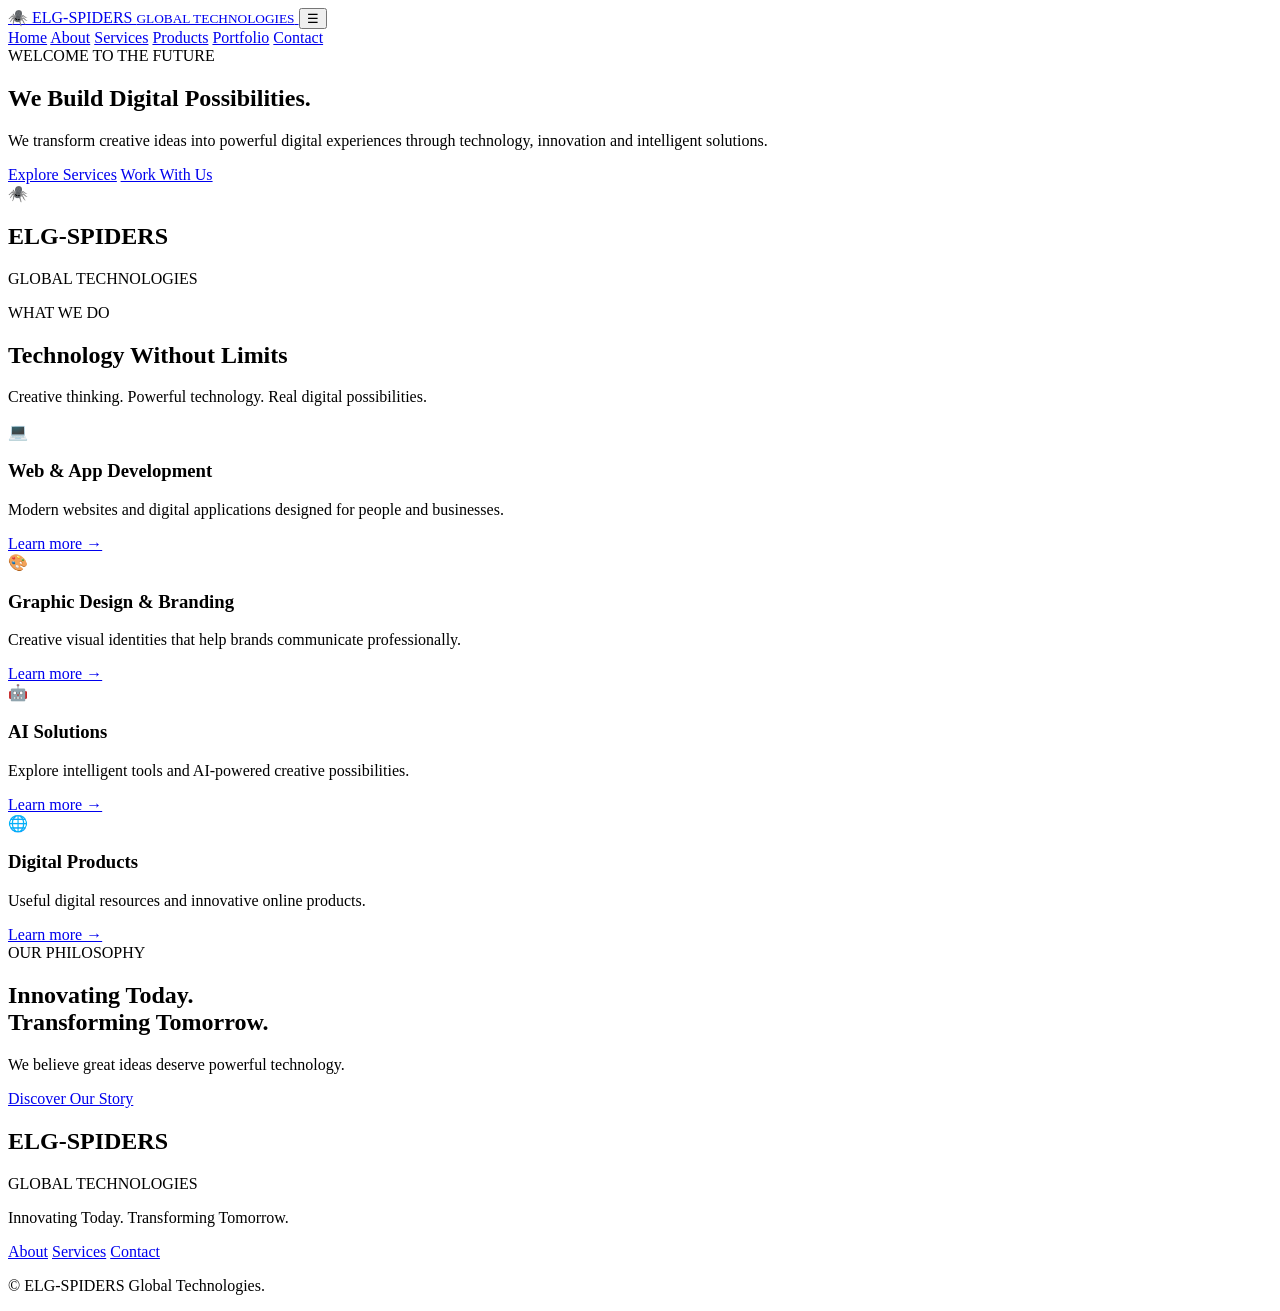
==== index.html @ 580fe72e "Create initial index.html for ELG-SPIDERS website Initial HTML structure for the ELG-SPIDERS website" ====
<!DOCTYPE html>
<html lang="en">
<head>
    <meta charset="UTF-8">
    <meta name="viewport" content="width=device-width, initial-scale=1.0">
    <meta name="description" content="ELG-SPIDERS Global Technologies delivers modern digital solutions, websites, apps, branding and AI-powered services.">
    <title>ELG-SPIDERS | Global Technologies</title>
    <link rel="stylesheet" href="styles.css">
    <script src="script.js" defer></script>
</head>
<body>

<header class="header">
    <a href="index.html" class="logo">
        <span class="logo-icon">🕷️</span>
        ELG-SPIDERS
        <small>GLOBAL TECHNOLOGIES</small>
    </a>

    <button class="menu-toggle" aria-label="Open navigation">☰</button>

    <nav class="navigation">
        <a href="index.html" class="active">Home</a>
        <a href="about.html">About</a>
        <a href="services.html">Services</a>
        <a href="products.html">Products</a>
        <a href="portfolio.html">Portfolio</a>
        <a href="contact.html">Contact</a>
    </nav>
</header>

<main>
    <section class="hero">
        <div class="hero-content">
            <span class="eyebrow">WELCOME TO THE FUTURE</span>

            <h1>
                We Build Digital
                <span>Possibilities.</span>
            </h1>

            <p>
                We transform creative ideas into powerful digital experiences
                through technology, innovation and intelligent solutions.
            </p>

            <div class="hero-buttons">
                <a href="services.html" class="btn primary">Explore Services</a>
                <a href="contact.html" class="btn secondary">Work With Us</a>
            </div>
        </div>

        <div class="hero-visual">
            <div class="spider-symbol">🕷️</div>
            <div class="orbit"></div>
            <div class="orbit orbit-two"></div>
            <h2>ELG-SPIDERS</h2>
            <p>GLOBAL TECHNOLOGIES</p>
        </div>
    </section>

    <section class="section">
        <div class="section-heading">
            <span class="eyebrow">WHAT WE DO</span>
            <h2>Technology Without Limits</h2>
            <p>Creative thinking. Powerful technology. Real digital possibilities.</p>
        </div>

        <div class="card-grid">
            <article class="card">
                <div class="card-icon">💻</div>
                <h3>Web & App Development</h3>
                <p>Modern websites and digital applications designed for people and businesses.</p>
                <a href="services.html">Learn more →</a>
            </article>

            <article class="card">
                <div class="card-icon">🎨</div>
                <h3>Graphic Design & Branding</h3>
                <p>Creative visual identities that help brands communicate professionally.</p>
                <a href="services.html">Learn more →</a>
            </article>

            <article class="card">
                <div class="card-icon">🤖</div>
                <h3>AI Solutions</h3>
                <p>Explore intelligent tools and AI-powered creative possibilities.</p>
                <a href="services.html">Learn more →</a>
            </article>

            <article class="card">
                <div class="card-icon">🌐</div>
                <h3>Digital Products</h3>
                <p>Useful digital resources and innovative online products.</p>
                <a href="products.html">Learn more →</a>
            </article>
        </div>
    </section>

    <section class="highlight">
        <span class="eyebrow">OUR PHILOSOPHY</span>
        <h2>Innovating Today.<br><span>Transforming Tomorrow.</span></h2>
        <p>We believe great ideas deserve powerful technology.</p>
        <a href="about.html" class="btn primary">Discover Our Story</a>
    </section>
</main>

<footer class="footer">
    <h2>ELG-SPIDERS</h2>
    <p>GLOBAL TECHNOLOGIES</p>
    <p>Innovating Today. Transforming Tomorrow.</p>
    <div class="footer-links">
        <a href="about.html">About</a>
        <a href="services.html">Services</a>
        <a href="contact.html">Contact</a>
    </div>
    <p>© <span class="year"></span> ELG-SPIDERS Global Technologies.</p>
</footer>

</body>
</html>
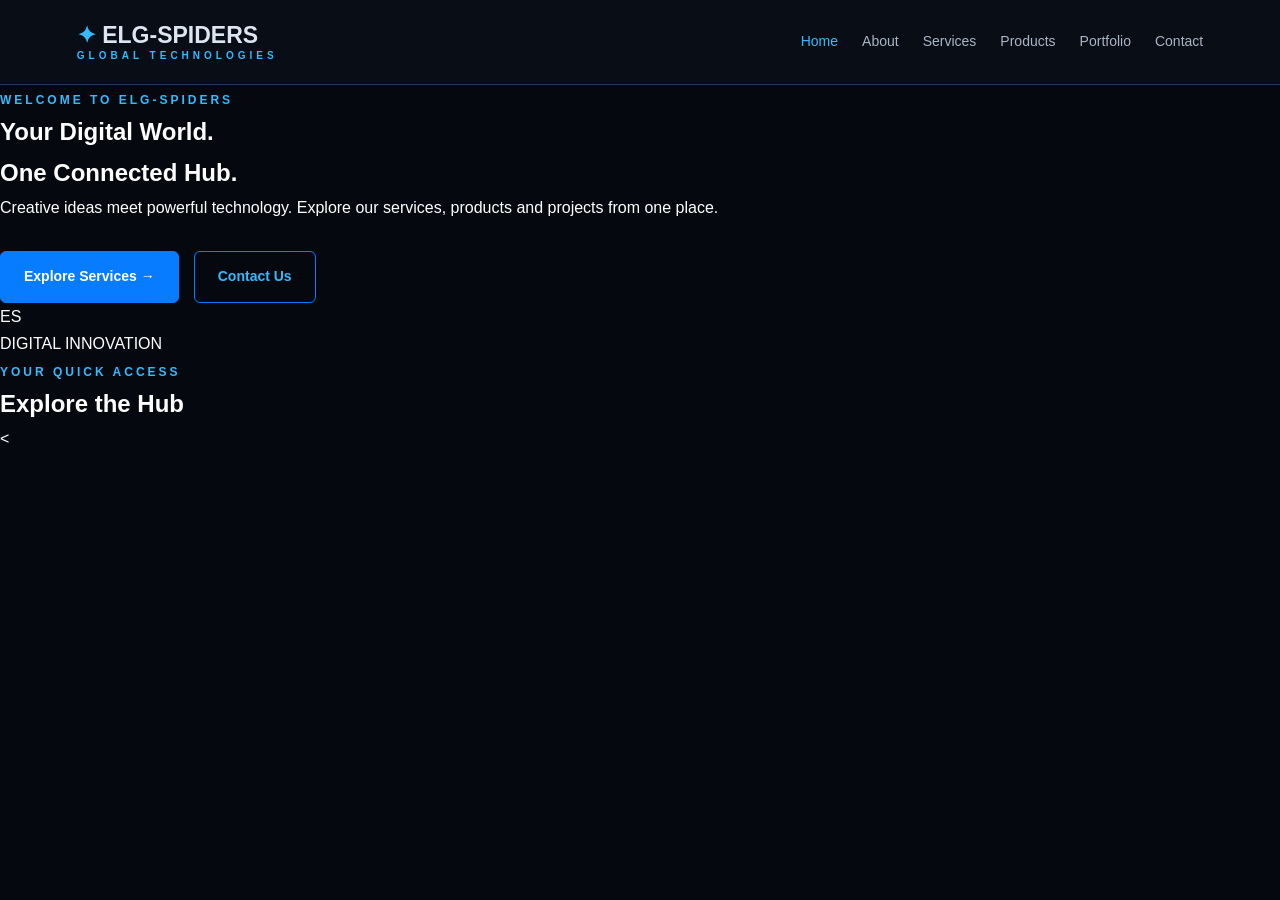
==== commit eedcbb09: "Revise HTML structure and improve accessibility Updated the page title and description for better cl" ====
--- a/index.html
+++ b/index.html
@@ -1,25 +1,33 @@
+
 <!DOCTYPE html>
 <html lang="en">
 <head>
     <meta charset="UTF-8">
     <meta name="viewport" content="width=device-width, initial-scale=1.0">
-    <meta name="description" content="ELG-SPIDERS Global Technologies delivers modern digital solutions, websites, apps, branding and AI-powered services.">
-    <title>ELG-SPIDERS | Global Technologies</title>
+    <meta name="description" content="ELG-SPIDERS Global Technologies — websites, apps, branding and creative digital solutions.">
+    <meta name="theme-color" content="#05080e">
+
+    <title>ELG-SPIDERS | Digital Solutions Hub</title>
+
     <link rel="stylesheet" href="styles.css">
     <script src="script.js" defer></script>
 </head>
-<body>
+
+<body class="dashboard-page">
 
 <header class="header">
+
     <a href="index.html" class="logo">
-        <span class="logo-icon">🕷️</span>
+        <span class="logo-icon">✦</span>
         ELG-SPIDERS
         <small>GLOBAL TECHNOLOGIES</small>
     </a>
 
-    <button class="menu-toggle" aria-label="Open navigation">☰</button>
+    <button class="menu-toggle"
+        aria-label="Open navigation"
+        aria-expanded="false">☰</button>
 
-    <nav class="navigation">
+    <nav class="navigation" aria-label="Main navigation">
         <a href="index.html" class="active">Home</a>
         <a href="about.html">About</a>
         <a href="services.html">Services</a>
@@ -27,95 +35,72 @@
         <a href="portfolio.html">Portfolio</a>
         <a href="contact.html">Contact</a>
     </nav>
+
 </header>
 
-<main>
-    <section class="hero">
-        <div class="hero-content">
-            <span class="eyebrow">WELCOME TO THE FUTURE</span>
+<main class="dashboard-main">
+
+    <!-- WELCOME SECTION -->
+
+    <section class="dashboard-hero">
+
+        <div class="dashboard-hero-copy">
+
+            <span class="eyebrow">WELCOME TO ELG-SPIDERS</span>
 
             <h1>
-                We Build Digital
-                <span>Possibilities.</span>
+                Your Digital World.
+                <br>
+                <span>One Connected Hub.</span>
             </h1>
 
             <p>
-                We transform creative ideas into powerful digital experiences
-                through technology, innovation and intelligent solutions.
+                Creative ideas meet powerful technology.
+                Explore our services, products and projects
+                from one place.
             </p>
 
             <div class="hero-buttons">
-                <a href="services.html" class="btn primary">Explore Services</a>
-                <a href="contact.html" class="btn secondary">Work With Us</a>
+
+                <a href="services.html" class="btn primary">
+                    Explore Services →
+                </a>
+
+                <a href="contact.html" class="btn secondary">
+                    Contact Us
+                </a>
+
             </div>
+
         </div>
 
-        <div class="hero-visual">
-            <div class="spider-symbol">🕷️</div>
-            <div class="orbit"></div>
-            <div class="orbit orbit-two"></div>
-            <h2>ELG-SPIDERS</h2>
-            <p>GLOBAL TECHNOLOGIES</p>
+        <div class="dashboard-emblem">
+
+            <div class="emblem-ring emblem-ring-one"></div>
+            <div class="emblem-ring emblem-ring-two"></div>
+
+            <div class="emblem-core">
+                <span>ES</span>
+            </div>
+
+            <span class="emblem-caption">
+                DIGITAL INNOVATION
+            </span>
+
         </div>
+
     </section>
 
-    <section class="section">
-        <div class="section-heading">
-            <span class="eyebrow">WHAT WE DO</span>
-            <h2>Technology Without Limits</h2>
-            <p>Creative thinking. Powerful technology. Real digital possibilities.</p>
-        </div>
 
-        <div class="card-grid">
-            <article class="card">
-                <div class="card-icon">💻</div>
-                <h3>Web & App Development</h3>
-                <p>Modern websites and digital applications designed for people and businesses.</p>
-                <a href="services.html">Learn more →</a>
-            </article>
+    <!-- DASHBOARD MENU -->
 
-            <article class="card">
-                <div class="card-icon">🎨</div>
-                <h3>Graphic Design & Branding</h3>
-                <p>Creative visual identities that help brands communicate professionally.</p>
-                <a href="services.html">Learn more →</a>
-            </article>
+    <section class="dashboard-hub">
 
-            <article class="card">
-                <div class="card-icon">🤖</div>
-                <h3>AI Solutions</h3>
-                <p>Explore intelligent tools and AI-powered creative possibilities.</p>
-                <a href="services.html">Learn more →</a>
-            </article>
+        <div class="dashboard-section-heading">
 
-            <article class="card">
-                <div class="card-icon">🌐</div>
-                <h3>Digital Products</h3>
-                <p>Useful digital resources and innovative online products.</p>
-                <a href="products.html">Learn more →</a>
-            </article>
-        </div>
-    </section>
+            <div>
+                <span class="eyebrow">YOUR QUICK ACCESS</span>
+                <h2>Explore the Hub</h2>
+            </div>
 
-    <section class="highlight">
-        <span class="eyebrow">OUR PHILOSOPHY</span>
-        <h2>Innovating Today.<br><span>Transforming Tomorrow.</span></h2>
-        <p>We believe great ideas deserve powerful technology.</p>
-        <a href="about.html" class="btn primary">Discover Our Story</a>
-    </section>
-</main>
-
-<footer class="footer">
-    <h2>ELG-SPIDERS</h2>
-    <p>GLOBAL TECHNOLOGIES</p>
-    <p>Innovating Today. Transforming Tomorrow.</p>
-    <div class="footer-links">
-        <a href="about.html">About</a>
-        <a href="services.html">Services</a>
-        <a href="contact.html">Contact</a>
-    </div>
-    <p>© <span class="year"></span> ELG-SPIDERS Global Technologies.</p>
-</footer>
-
-</body>
-</html>
+            <
--- a/styles.css
+++ b/styles.css
@@ -0,0 +1,545 @@
+:root {
+    --black: #05080e;
+    --dark: #0b1220;
+    --blue: #087cff;
+    --light-blue: #36baff;
+    --silver: #dce5f1;
+    --white: #ffffff;
+    --muted: #aab5c5;
+}
+
+* {
+    margin: 0;
+    padding: 0;
+    box-sizing: border-box;
+}
+
+html {
+    scroll-behavior: smooth;
+}
+
+body {
+    font-family: Arial, Helvetica, sans-serif;
+    background: var(--black);
+    color: var(--white);
+    line-height: 1.7;
+}
+
+a {
+    color: inherit;
+    text-decoration: none;
+}
+
+.header {
+    min-height: 85px;
+    padding: 15px 6%;
+    display: flex;
+    justify-content: space-between;
+    align-items: center;
+    background: #080d16;
+    border-bottom: 1px solid #1e3858;
+    position: sticky;
+    top: 0;
+    z-index: 1000;
+}
+
+.logo {
+    font-size: 23px;
+    font-weight: 900;
+    color: var(--silver);
+    line-height: 1.2;
+}
+
+.logo-icon {
+    color: var(--light-blue);
+}
+
+.logo small {
+    display: block;
+    font-size: 10px;
+    letter-spacing: 4px;
+    color: var(--light-blue);
+}
+
+.navigation {
+    display: flex;
+    align-items: center;
+    gap: 24px;
+}
+
+.navigation a {
+    color: var(--muted);
+    font-size: 14px;
+    transition: 0.3s;
+}
+
+.navigation a:hover,
+.navigation a.active {
+    color: var(--light-blue);
+}
+
+.menu-toggle {
+    display: none;
+    background: transparent;
+    color: white;
+    border: 1px solid #34516f;
+    padding: 7px 12px;
+    font-size: 22px;
+    border-radius: 6px;
+}
+
+.hero {
+    min-height: 620px;
+    padding: 80px 8%;
+    display: grid;
+    grid-template-columns: 1.2fr 1fr;
+    align-items: center;
+    gap: 50px;
+    background:
+        radial-gradient(circle at 80% 50%, #06346b 0%, transparent 40%),
+        linear-gradient(135deg, #05080e, #0b1729);
+}
+
+.eyebrow {
+    color: var(--light-blue);
+    font-size: 12px;
+    font-weight: bold;
+    letter-spacing: 3px;
+}
+
+.hero h1 {
+    font-size: clamp(42px, 6vw, 76px);
+    line-height: 1.12;
+    margin: 20px 0;
+}
+
+.hero h1 span,
+.page-hero h1 span,
+.highlight h2 span {
+    color: var(--light-blue);
+}
+
+.hero-content p {
+    max-width: 550px;
+    color: var(--muted);
+    font-size: 17px;
+}
+
+.hero-buttons {
+    display: flex;
+    flex-wrap: wrap;
+    gap: 15px;
+    margin-top: 30px;
+}
+
+.btn {
+    display: inline-block;
+    padding: 13px 23px;
+    border-radius: 6px;
+    font-weight: bold;
+    border: 1px solid var(--blue);
+    cursor: pointer;
+    transition: 0.3s;
+    font-size: 14px;
+}
+
+.btn:hover {
+    transform: translateY(-3px);
+}
+
+.primary {
+    background: var(--blue);
+    color: white;
+}
+
+.secondary {
+    color: var(--light-blue);
+    background: transparent;
+}
+
+.hero-visual {
+    position: relative;
+    min-height: 350px;
+    display: flex;
+    flex-direction: column;
+    justify-content: center;
+    align-items: center;
+    border: 1px solid #174b7c;
+    border-radius: 50%;
+    background: radial-gradient(circle, #0d3b71, #07101e 65%);
+    box-shadow: 0 0 50px #087cff33;
+}
+
+.spider-symbol {
+    font-size: 110px;
+    z-index: 2;
+}
+
+.hero-visual h2 {
+    color: var(--silver);
+    letter-spacing: 4px;
+    margin-top: 10px;
+}
+
+.hero-visual p {
+    color: var(--light-blue);
+    letter-spacing: 5px;
+    font-size: 11px;
+}
+
+.orbit {
+    position: absolute;
+    width: 90%;
+    height: 55%;
+    border: 2px solid #168cff;
+    border-radius: 50%;
+    transform: rotate(-25deg);
+}
+
+.orbit-two {
+    transform: rotate(25deg);
+    border-color: #8ccfff;
+}
+
+.section {
+    padding: 85px 8%;
+}
+
+.section-heading {
+    text-align: center;
+    margin-bottom: 45px;
+}
+
+.section-heading h2 {
+    font-size: 35px;
+    margin: 12px 0;
+}
+
+.section-heading p {
+    color: var(--muted);
+}
+
+.card-grid {
+    display: grid;
+    grid-template-columns: repeat(3, 1fr);
+    gap: 22px;
+}
+
+.card {
+    background: linear-gradient(145deg, #111e30, #0a101a);
+    padding: 30px;
+    border: 1px solid #1c3859;
+    border-radius: 12px;
+    transition: 0.3s;
+}
+
+.card:hover {
+    transform: translateY(-6px);
+    border-color: var(--light-blue);
+    box-shadow: 0 10px 30px #087cff22;
+}
+
+.card-icon {
+    font-size: 35px;
+    margin-bottom: 15px;
+}
+
+.card h3 {
+    margin-bottom: 12px;
+    font-size: 19px;
+}
+
+.card p {
+    color: var(--muted);
+    font-size: 14px;
+    margin-bottom: 18px;
+}
+
+.card a {
+    color: var(--light-blue);
+    font-weight: bold;
+    font-size: 13px;
+}
+
+.highlight {
+    text-align: center;
+    padding: 85px 20px;
+    background: linear-gradient(120deg, #07172b, #063d78);
+}
+
+.highlight h2 {
+    font-size: 40px;
+    margin: 15px 0;
+}
+
+.highlight p {
+    color: var(--silver);
+    margin-bottom: 25px;
+}
+
+.page-hero {
+    padding: 90px 8%;
+    text-align: center;
+    background: linear-gradient(130deg, #07101d, #103c70);
+}
+
+.page-hero h1 {
+    font-size: clamp(38px, 6vw, 58px);
+    margin: 12px 0;
+}
+
+.page-hero p {
+    color: var(--muted);
+}
+
+.about-content {
+    display: grid;
+    grid-template-columns: 1.3fr 1fr;
+    gap: 50px;
+    align-items: center;
+}
+
+.about-content h2 {
+    font-size: 35px;
+    margin: 15px 0;
+}
+
+.about-content p {
+    color: var(--muted);
+    margin-bottom: 15px;
+}
+
+.about-symbol {
+    text-align: center;
+    background: linear-gradient(145deg, #10294a, #080d16);
+    border: 1px solid #245b8b;
+    padding: 50px 20px;
+    border-radius: 15px;
+    font-size: 75px;
+}
+
+.about-symbol h3 {
+    font-size: 25px;
+    color: var(--silver);
+}
+
+.about-symbol p {
+    font-size: 13px;
+}
+
+.dark-section {
+    background: #080e18;
+}
+
+.status {
+    display: inline-block;
+    border: 1px solid #087cff;
+    color: var(--light-blue);
+    padding: 5px 12px;
+    border-radius: 20px;
+    font-size: 11px;
+}
+
+.project-visual {
+    font-size: 55px;
+    padding: 20px;
+    text-align: center;
+    background: #07172a;
+    border-radius: 8px;
+    margin-bottom: 20px;
+}
+
+.center-text {
+    text-align: center;
+    margin-top: 45px;
+}
+
+.center-text p {
+    color: var(--muted);
+    margin-bottom: 20px;
+}
+
+.contact-layout {
+    display: grid;
+    grid-template-columns: 1fr 1.2fr;
+    gap: 50px;
+}
+
+.contact-info h2 {
+    font-size: 32px;
+    margin-bottom: 15px;
+}
+
+.contact-info > p {
+    color: var(--muted);
+    margin-bottom: 25px;
+}
+
+.contact-detail {
+    margin: 25px 0;
+}
+
+.contact-detail strong,
+.contact-detail a,
+.contact-detail span {
+    display: block;
+}
+
+.contact-detail strong {
+    color: var(--light-blue);
+}
+
+.contact-detail a {
+    color: var(--silver);
+}
+
+.contact-form {
+    padding: 30px;
+    border: 1px solid #1e4269;
+    border-radius: 12px;
+    background: #0b1422;
+}
+
+.contact-form label {
+    display: block;
+    margin: 15px 0 7px;
+    font-size: 13px;
+}
+
+.contact-form input,
+.contact-form textarea,
+.contact-form select {
+    width: 100%;
+    padding: 13px;
+    background: #050b14;
+    color: white;
+    border: 1px solid #294361;
+    border-radius: 6px;
+    font: inherit;
+}
+
+.contact-form textarea {
+    resize: vertical;
+}
+
+.contact-form button {
+    margin-top: 20px;
+    width: 100%;
+}
+
+.form-note {
+    font-size: 12px;
+    color: var(--muted);
+    margin-top: 12px;
+}
+
+.footer {
+    padding: 45px 20px;
+    background: #03060b;
+    border-top: 1px solid #173c62;
+    text-align: center;
+}
+
+.footer h2 {
+    letter-spacing: 4px;
+}
+
+.footer > p {
+    color: var(--muted);
+    font-size: 13px;
+    margin-top: 8px;
+}
+
+.footer-links {
+    display: flex;
+    justify-content: center;
+    gap: 25px;
+    margin: 20px 0;
+}
+
+.footer-links a {
+    color: var(--light-blue);
+    font-size: 13px;
+}
+
+@media (max-width: 850px) {
+    .menu-toggle {
+        display: block;
+    }
+
+    .header {
+        flex-wrap: wrap;
+    }
+
+    .navigation {
+        display: none;
+        flex-direction: column;
+        align-items: flex-start;
+        width: 100%;
+        padding: 20px 0 10px;
+        gap: 18px;
+    }
+
+    .navigation.open {
+        display: flex;
+    }
+
+    .hero {
+        grid-template-columns: 1fr;
+        text-align: center;
+        padding: 65px 6%;
+    }
+
+    .hero-content p {
+        margin: auto;
+    }
+
+    .hero-buttons {
+        justify-content: center;
+    }
+
+    .hero-visual {
+        max-width: 430px;
+        width: 100%;
+        margin: auto;
+    }
+
+    .card-grid {
+        grid-template-columns: repeat(2, 1fr);
+    }
+
+    .about-content,
+    .contact-layout {
+        grid-template-columns: 1fr;
+    }
+}
+
+@media (max-width: 550px) {
+    .card-grid {
+        grid-template-columns: 1fr;
+    }
+
+    .section {
+        padding: 60px 6%;
+    }
+
+    .hero h1 {
+        font-size: 43px;
+    }
+
+    .highlight h2 {
+        font-size: 30px;
+    }
+
+    .hero-visual {
+        min-height: 280px;
+    }
+
+    .spider-symbol {
+        font-size: 85px;
+    }
+
+    .footer-links {
+        flex-wrap: wrap;
+    }
+}
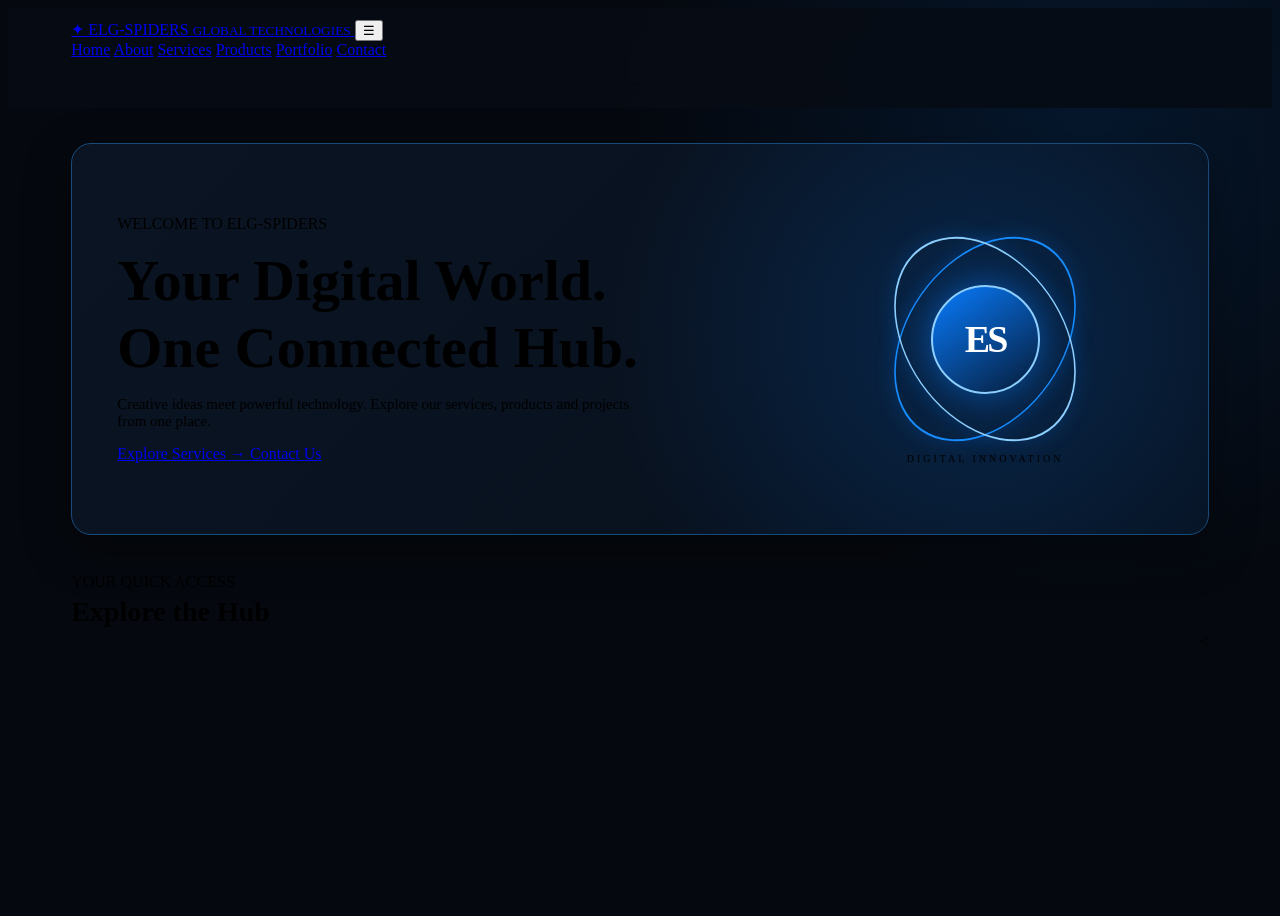
==== commit 9015bf85: "Update stylesheet link to include version query" ====
--- a/index.html
+++ b/index.html
@@ -9,7 +9,7 @@
 
     <title>ELG-SPIDERS | Digital Solutions Hub</title>
 
-    <link rel="stylesheet" href="styles.css">
+    <link rel="stylesheet" href="styles.css?v=2">
     <script src="script.js" defer></script>
 </head>
 
--- a/styles.css
+++ b/styles.css
@@ -1,545 +1,288 @@
-:root {
-    --black: #05080e;
-    --dark: #0b1220;
-    --blue: #087cff;
-    --light-blue: #36baff;
-    --silver: #dce5f1;
-    --white: #ffffff;
-    --muted: #aab5c5;
-}
-
-* {
-    margin: 0;
-    padding: 0;
-    box-sizing: border-box;
-}
-
-html {
-    scroll-behavior: smooth;
-}
-
-body {
-    font-family: Arial, Helvetica, sans-serif;
-    background: var(--black);
-    color: var(--white);
-    line-height: 1.7;
-}
-
-a {
-    color: inherit;
-    text-decoration: none;
-}
-
-.header {
-    min-height: 85px;
-    padding: 15px 6%;
+/* =================================
+   ELG-SPIDERS DASHBOARD DESIGN
+================================= */
+
+.dashboard-page {
+    min-height: 100vh;
+    background:
+        radial-gradient(circle at 85% 15%, #07366b55, transparent 35%),
+        #05080e;
+}
+
+.dashboard-page .header {
+    min-height: 76px;
+    padding: 12px 5%;
+    background: #070c15ee;
+    backdrop-filter: blur(15px);
+}
+
+.dashboard-main {
+    max-width: 1400px;
+    margin: auto;
+    padding: 35px 5% 45px;
+}
+
+.dashboard-hero {
+    min-height: 320px;
+    display: grid;
+    grid-template-columns: 1.3fr 0.7fr;
+    align-items: center;
+    gap: 30px;
+    padding: 35px 45px;
+    border: 1px solid #174b7c;
+    border-radius: 20px;
+    background:
+        radial-gradient(circle at 80% 50%, #0752a455, transparent 40%),
+        linear-gradient(135deg, #0b1422, #07101d);
+    box-shadow: 0 15px 50px #0005;
+}
+
+.dashboard-hero h1 {
+    font-size: clamp(35px, 5vw, 58px);
+    line-height: 1.15;
+    margin: 15px 0;
+}
+
+.dashboard-hero h1 span {
+    color: var(--light-blue);
+}
+
+.dashboard-hero-copy > p {
+    color: var(--muted);
+    max-width: 540px;
+    font-size: 15px;
+}
+
+.dashboard-emblem {
+    position: relative;
+    width: 220px;
+    height: 220px;
+    margin: auto;
+    display: flex;
+    justify-content: center;
+    align-items: center;
+}
+
+.emblem-ring {
+    position: absolute;
+    width: 100%;
+    height: 100%;
+    border: 2px solid #168cff;
+    border-radius: 50%;
+    box-shadow: 0 0 25px #087cff33;
+}
+
+.emblem-ring-one {
+    transform: rotate(35deg) scaleX(0.7);
+}
+
+.emblem-ring-two {
+    transform: rotate(-35deg) scaleX(0.7);
+    border-color: #8ccfff;
+}
+
+.emblem-core {
+    width: 105px;
+    height: 105px;
+    display: flex;
+    justify-content: center;
+    align-items: center;
+    border-radius: 50%;
+    background: linear-gradient(145deg, #087cff, #061b36);
+    border: 2px solid #8ccfff;
+    box-shadow: 0 0 35px #087cff88;
+}
+
+.emblem-core span {
+    font-size: 38px;
+    font-weight: 900;
+    color: white;
+    letter-spacing: -3px;
+}
+
+.emblem-caption {
+    position: absolute;
+    bottom: -15px;
+    color: var(--light-blue);
+    font-size: 10px;
+    letter-spacing: 3px;
+}
+
+.dashboard-hub {
+    margin-top: 38px;
+}
+
+.dashboard-section-heading {
     display: flex;
     justify-content: space-between;
-    align-items: center;
-    background: #080d16;
-    border-bottom: 1px solid #1e3858;
-    position: sticky;
-    top: 0;
-    z-index: 1000;
-}
-
-.logo {
-    font-size: 23px;
-    font-weight: 900;
-    color: var(--silver);
-    line-height: 1.2;
-}
-
-.logo-icon {
-    color: var(--light-blue);
-}
-
-.logo small {
-    display: block;
-    font-size: 10px;
-    letter-spacing: 4px;
-    color: var(--light-blue);
-}
-
-.navigation {
-    display: flex;
-    align-items: center;
-    gap: 24px;
-}
-
-.navigation a {
-    color: var(--muted);
-    font-size: 14px;
-    transition: 0.3s;
-}
-
-.navigation a:hover,
-.navigation a.active {
-    color: var(--light-blue);
-}
-
-.menu-toggle {
-    display: none;
-    background: transparent;
-    color: white;
-    border: 1px solid #34516f;
-    padding: 7px 12px;
-    font-size: 22px;
-    border-radius: 6px;
-}
-
-.hero {
-    min-height: 620px;
-    padding: 80px 8%;
+    align-items: end;
+    gap: 15px;
+    margin-bottom: 20px;
+}
+
+.dashboard-section-heading h2 {
+    font-size: 28px;
+    margin-top: 5px;
+}
+
+.hub-note {
+    color: var(--muted);
+    font-size: 13px;
+}
+
+.dashboard-grid {
     display: grid;
-    grid-template-columns: 1.2fr 1fr;
-    align-items: center;
-    gap: 50px;
-    background:
-        radial-gradient(circle at 80% 50%, #06346b 0%, transparent 40%),
-        linear-gradient(135deg, #05080e, #0b1729);
-}
-
-.eyebrow {
-    color: var(--light-blue);
-    font-size: 12px;
-    font-weight: bold;
-    letter-spacing: 3px;
-}
-
-.hero h1 {
-    font-size: clamp(42px, 6vw, 76px);
-    line-height: 1.12;
-    margin: 20px 0;
-}
-
-.hero h1 span,
-.page-hero h1 span,
-.highlight h2 span {
-    color: var(--light-blue);
-}
-
-.hero-content p {
-    max-width: 550px;
-    color: var(--muted);
-    font-size: 17px;
-}
-
-.hero-buttons {
-    display: flex;
-    flex-wrap: wrap;
-    gap: 15px;
-    margin-top: 30px;
-}
-
-.btn {
-    display: inline-block;
-    padding: 13px 23px;
-    border-radius: 6px;
-    font-weight: bold;
-    border: 1px solid var(--blue);
-    cursor: pointer;
-    transition: 0.3s;
-    font-size: 14px;
-}
-
-.btn:hover {
-    transform: translateY(-3px);
-}
-
-.primary {
-    background: var(--blue);
-    color: white;
-}
-
-.secondary {
-    color: var(--light-blue);
-    background: transparent;
-}
-
-.hero-visual {
+    grid-template-columns: repeat(3, 1fr);
+    gap: 16px;
+}
+
+.dashboard-tile {
     position: relative;
-    min-height: 350px;
+    min-height: 145px;
+    padding: 22px;
     display: flex;
     flex-direction: column;
     justify-content: center;
-    align-items: center;
-    border: 1px solid #174b7c;
-    border-radius: 50%;
-    background: radial-gradient(circle, #0d3b71, #07101e 65%);
-    box-shadow: 0 0 50px #087cff33;
-}
-
-.spider-symbol {
-    font-size: 110px;
-    z-index: 2;
-}
-
-.hero-visual h2 {
+    background: linear-gradient(145deg, #111f32, #080e18);
+    border: 1px solid #1c3859;
+    border-radius: 13px;
+    transition: 0.3s ease;
+}
+
+.dashboard-tile:hover {
+    transform: translateY(-5px);
+    border-color: var(--light-blue);
+    box-shadow: 0 10px 30px #087cff25;
+}
+
+.tile-icon {
+    font-size: 25px;
+    color: var(--light-blue);
+    margin-bottom: 8px;
+}
+
+.tile-title {
+    font-size: 17px;
+    font-weight: bold;
     color: var(--silver);
-    letter-spacing: 4px;
-    margin-top: 10px;
-}
-
-.hero-visual p {
-    color: var(--light-blue);
-    letter-spacing: 5px;
-    font-size: 11px;
-}
-
-.orbit {
+}
+
+.tile-subtitle {
+    color: var(--muted);
+    font-size: 12px;
+    margin-top: 3px;
+}
+
+.tile-arrow {
     position: absolute;
-    width: 90%;
-    height: 55%;
-    border: 2px solid #168cff;
-    border-radius: 50%;
-    transform: rotate(-25deg);
-}
-
-.orbit-two {
-    transform: rotate(25deg);
-    border-color: #8ccfff;
-}
-
-.section {
-    padding: 85px 8%;
-}
-
-.section-heading {
-    text-align: center;
-    margin-bottom: 45px;
-}
-
-.section-heading h2 {
-    font-size: 35px;
-    margin: 12px 0;
-}
-
-.section-heading p {
-    color: var(--muted);
-}
-
-.card-grid {
-    display: grid;
-    grid-template-columns: repeat(3, 1fr);
-    gap: 22px;
-}
-
-.card {
-    background: linear-gradient(145deg, #111e30, #0a101a);
-    padding: 30px;
-    border: 1px solid #1c3859;
-    border-radius: 12px;
-    transition: 0.3s;
-}
-
-.card:hover {
-    transform: translateY(-6px);
-    border-color: var(--light-blue);
-    box-shadow: 0 10px 30px #087cff22;
-}
-
-.card-icon {
-    font-size: 35px;
-    margin-bottom: 15px;
-}
-
-.card h3 {
-    margin-bottom: 12px;
-    font-size: 19px;
-}
-
-.card p {
-    color: var(--muted);
-    font-size: 14px;
-    margin-bottom: 18px;
-}
-
-.card a {
-    color: var(--light-blue);
-    font-weight: bold;
-    font-size: 13px;
-}
-
-.highlight {
-    text-align: center;
-    padding: 85px 20px;
-    background: linear-gradient(120deg, #07172b, #063d78);
-}
-
-.highlight h2 {
-    font-size: 40px;
-    margin: 15px 0;
-}
-
-.highlight p {
-    color: var(--silver);
-    margin-bottom: 25px;
-}
-
-.page-hero {
-    padding: 90px 8%;
-    text-align: center;
-    background: linear-gradient(130deg, #07101d, #103c70);
-}
-
-.page-hero h1 {
-    font-size: clamp(38px, 6vw, 58px);
-    margin: 12px 0;
-}
-
-.page-hero p {
-    color: var(--muted);
-}
-
-.about-content {
-    display: grid;
-    grid-template-columns: 1.3fr 1fr;
-    gap: 50px;
-    align-items: center;
-}
-
-.about-content h2 {
-    font-size: 35px;
-    margin: 15px 0;
-}
-
-.about-content p {
-    color: var(--muted);
-    margin-bottom: 15px;
-}
-
-.about-symbol {
-    text-align: center;
-    background: linear-gradient(145deg, #10294a, #080d16);
-    border: 1px solid #245b8b;
-    padding: 50px 20px;
-    border-radius: 15px;
-    font-size: 75px;
-}
-
-.about-symbol h3 {
-    font-size: 25px;
-    color: var(--silver);
-}
-
-.about-symbol p {
-    font-size: 13px;
-}
-
-.dark-section {
-    background: #080e18;
-}
-
-.status {
-    display: inline-block;
-    border: 1px solid #087cff;
-    color: var(--light-blue);
-    padding: 5px 12px;
-    border-radius: 20px;
-    font-size: 11px;
-}
-
-.project-visual {
-    font-size: 55px;
-    padding: 20px;
-    text-align: center;
-    background: #07172a;
-    border-radius: 8px;
-    margin-bottom: 20px;
-}
-
-.center-text {
-    text-align: center;
-    margin-top: 45px;
-}
-
-.center-text p {
-    color: var(--muted);
-    margin-bottom: 20px;
-}
-
-.contact-layout {
-    display: grid;
-    grid-template-columns: 1fr 1.2fr;
-    gap: 50px;
-}
-
-.contact-info h2 {
-    font-size: 32px;
-    margin-bottom: 15px;
-}
-
-.contact-info > p {
-    color: var(--muted);
-    margin-bottom: 25px;
-}
-
-.contact-detail {
-    margin: 25px 0;
-}
-
-.contact-detail strong,
-.contact-detail a,
-.contact-detail span {
-    display: block;
-}
-
-.contact-detail strong {
-    color: var(--light-blue);
-}
-
-.contact-detail a {
-    color: var(--silver);
-}
-
-.contact-form {
-    padding: 30px;
-    border: 1px solid #1e4269;
-    border-radius: 12px;
-    background: #0b1422;
-}
-
-.contact-form label {
-    display: block;
-    margin: 15px 0 7px;
-    font-size: 13px;
-}
-
-.contact-form input,
-.contact-form textarea,
-.contact-form select {
-    width: 100%;
-    padding: 13px;
-    background: #050b14;
+    right: 18px;
+    top: 18px;
+    color: var(--light-blue);
+    font-size: 20px;
+}
+
+.tile-featured {
+    background: linear-gradient(135deg, #06458c, #07172b);
+    border-color: #168cff;
+}
+
+.tile-featured .tile-title {
     color: white;
-    border: 1px solid #294361;
-    border-radius: 6px;
-    font: inherit;
-}
-
-.contact-form textarea {
-    resize: vertical;
-}
-
-.contact-form button {
-    margin-top: 20px;
-    width: 100%;
-}
-
-.form-note {
-    font-size: 12px;
-    color: var(--muted);
-    margin-top: 12px;
-}
-
-.footer {
-    padding: 45px 20px;
+}
+
+.dashboard-footer {
+    display: flex;
+    justify-content: space-between;
+    align-items: center;
+    gap: 15px;
+    padding: 22px 5%;
     background: #03060b;
     border-top: 1px solid #173c62;
-    text-align: center;
-}
-
-.footer h2 {
-    letter-spacing: 4px;
-}
-
-.footer > p {
-    color: var(--muted);
-    font-size: 13px;
-    margin-top: 8px;
-}
-
-.footer-links {
-    display: flex;
-    justify-content: center;
-    gap: 25px;
-    margin: 20px 0;
-}
-
-.footer-links a {
-    color: var(--light-blue);
-    font-size: 13px;
+    color: var(--muted);
+    font-size: 12px;
+}
+
+.dashboard-footer a {
+    color: var(--light-blue);
 }
 
 @media (max-width: 850px) {
-    .menu-toggle {
-        display: block;
-    }
-
-    .header {
-        flex-wrap: wrap;
-    }
-
-    .navigation {
-        display: none;
-        flex-direction: column;
-        align-items: flex-start;
-        width: 100%;
-        padding: 20px 0 10px;
-        gap: 18px;
-    }
-
-    .navigation.open {
-        display: flex;
-    }
-
-    .hero {
+    .dashboard-hero {
         grid-template-columns: 1fr;
         text-align: center;
-        padding: 65px 6%;
-    }
-
-    .hero-content p {
+        padding: 35px 20px;
+    }
+
+    .dashboard-hero-copy > p {
         margin: auto;
     }
 
-    .hero-buttons {
+    .dashboard-hero .hero-buttons {
         justify-content: center;
     }
 
-    .hero-visual {
-        max-width: 430px;
-        width: 100%;
-        margin: auto;
-    }
-
-    .card-grid {
+    .dashboard-emblem {
+        width: 170px;
+        height: 170px;
+        margin-top: 15px;
+    }
+
+    .emblem-core {
+        width: 85px;
+        height: 85px;
+    }
+
+    .emblem-core span {
+        font-size: 31px;
+    }
+
+    .dashboard-grid {
         grid-template-columns: repeat(2, 1fr);
     }
-
-    .about-content,
-    .contact-layout {
-        grid-template-columns: 1fr;
-    }
 }
 
 @media (max-width: 550px) {
-    .card-grid {
-        grid-template-columns: 1fr;
-    }
-
-    .section {
-        padding: 60px 6%;
-    }
-
-    .hero h1 {
-        font-size: 43px;
-    }
-
-    .highlight h2 {
-        font-size: 30px;
-    }
-
-    .hero-visual {
-        min-height: 280px;
-    }
-
-    .spider-symbol {
-        font-size: 85px;
-    }
-
-    .footer-links {
-        flex-wrap: wrap;
-    }
-}
+    .dashboard-main {
+        padding: 20px 5% 30px;
+    }
+
+    .dashboard-hero {
+        padding: 30px 17px;
+    }
+
+    .dashboard-hero h1 {
+        font-size: 35px;
+    }
+
+    .dashboard-section-heading {
+        align-items: flex-start;
+        flex-direction: column;
+    }
+
+    .dashboard-section-heading h2 {
+        font-size: 24px;
+    }
+
+    .dashboard-grid {
+        grid-template-columns: repeat(2, 1fr);
+        gap: 10px;
+    }
+
+    .dashboard-tile {
+        min-height: 130px;
+        padding: 15px;
+    }
+
+    .tile-title {
+        font-size: 14px;
+    }
+
+    .tile-subtitle {
+        font-size: 11px;
+    }
+
+    .dashboard-footer {
+        flex-direction: column;
+        text-align: center;
+    }
+}
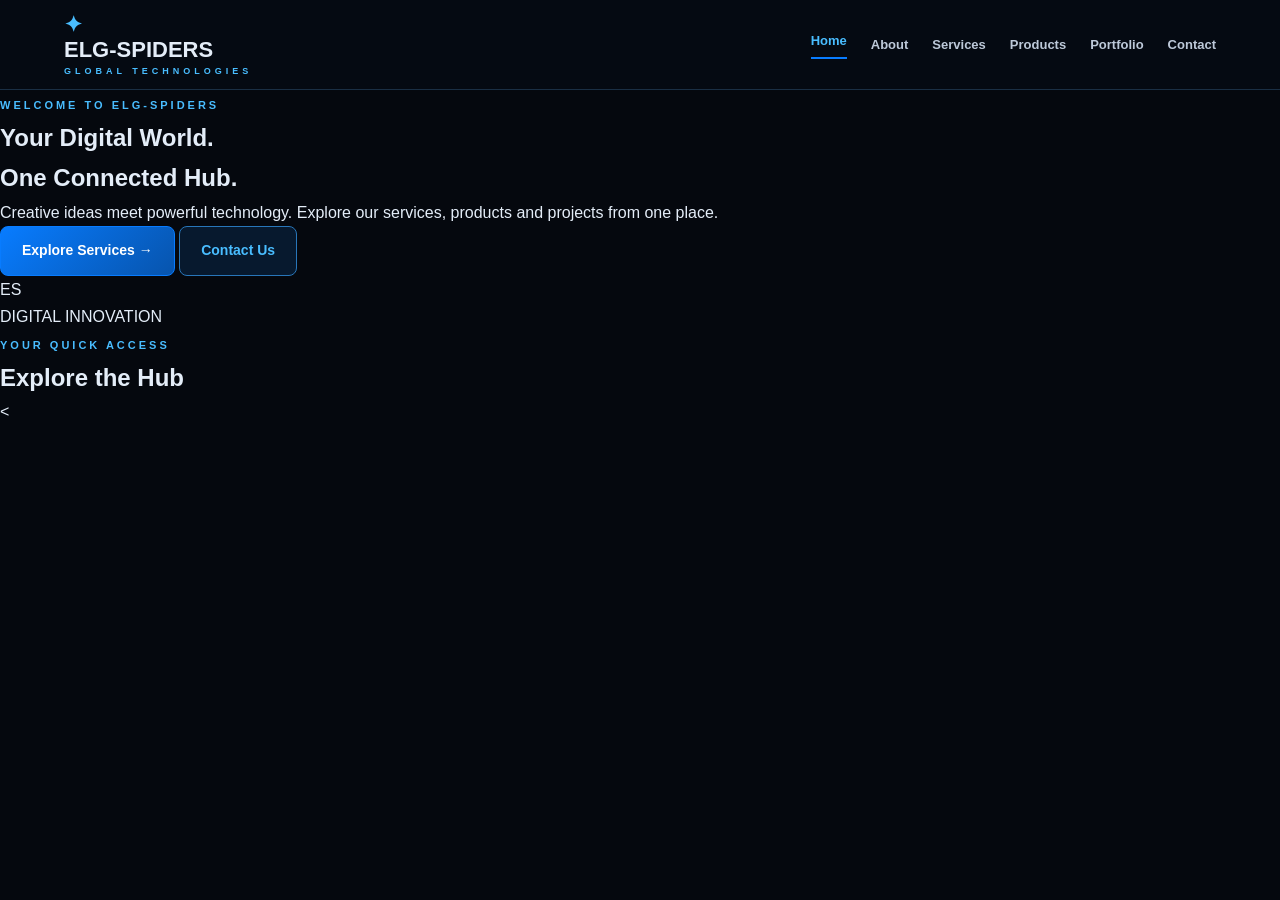
==== commit d2bea624: "Update stylesheet version in index.html" ====
--- a/index.html
+++ b/index.html
@@ -9,7 +9,7 @@
 
     <title>ELG-SPIDERS | Digital Solutions Hub</title>
 
-    <link rel="stylesheet" href="styles.css?v=2">
+    <link rel="stylesheet" href="styles.css?v=3">
     <script src="script.js" defer></script>
 </head>
 
--- a/styles.css
+++ b/styles.css
@@ -1,288 +1,510 @@
-/* =================================
-   ELG-SPIDERS DASHBOARD DESIGN
-================================= */
-
-.dashboard-page {
+/* =========================================
+   ELG-SPIDERS GLOBAL DESIGN SYSTEM
+========================================= */
+
+:root {
+    --black: #05080e;
+    --dark: #0b1220;
+    --blue: #087cff;
+    --light-blue: #49bdff;
+    --silver: #e4edf8;
+    --white: #ffffff;
+    --muted: #aab8ca;
+    --border: rgba(93, 163, 225, 0.24);
+}
+
+* {
+    margin: 0;
+    padding: 0;
+    box-sizing: border-box;
+}
+
+html {
+    scroll-behavior: smooth;
+}
+
+body {
     min-height: 100vh;
+    background: var(--black);
+    color: var(--silver);
+    font-family: "Segoe UI", Arial, sans-serif;
+    line-height: 1.7;
+    -webkit-font-smoothing: antialiased;
+}
+
+a {
+    color: inherit;
+    text-decoration: none;
+}
+
+button, input, textarea, select {
+    font: inherit;
+}
+
+img {
+    max-width: 100%;
+    display: block;
+}
+
+/* HEADER */
+
+.header {
+    min-height: 82px;
+    padding: 13px 5%;
+    display: flex;
+    align-items: center;
+    justify-content: space-between;
+    gap: 22px;
+    flex-wrap: wrap;
+    position: sticky;
+    top: 0;
+    z-index: 1000;
+    background: rgba(6, 11, 19, .97);
+    border-bottom: 1px solid var(--border);
+    backdrop-filter: blur(14px);
+}
+
+.logo {
+    display: inline-flex;
+    flex-direction: column;
+    color: var(--silver);
+    font-size: 22px;
+    font-weight: 850;
+    line-height: 1.12;
+}
+
+.logo-icon {
+    color: var(--light-blue);
+}
+
+.logo small {
+    display: block;
+    margin-top: 4px;
+    color: var(--light-blue);
+    font-size: 9px;
+    font-weight: 800;
+    letter-spacing: 4px;
+}
+
+.navigation {
+    display: flex;
+    align-items: center;
+    gap: 24px;
+}
+
+.navigation a {
+    color: #bdc9d9;
+    font-size: 13px;
+    font-weight: 650;
+    transition: .2s;
+}
+
+.navigation a:hover,
+.navigation a.active {
+    color: var(--light-blue);
+}
+
+.navigation a.active::after {
+    content: "";
+    display: block;
+    height: 2px;
+    margin-top: 5px;
+    background: var(--blue);
+}
+
+.menu-toggle {
+    display: none;
+    width: 46px;
+    height: 44px;
+    color: white;
+    background: #0d1a2b;
+    border: 1px solid #294968;
+    border-radius: 10px;
+    font-size: 22px;
+    cursor: pointer;
+}
+
+/* BUTTONS */
+
+.btn {
+    display: inline-flex;
+    align-items: center;
+    justify-content: center;
+    min-height: 46px;
+    padding: 12px 21px;
+    border: 1px solid var(--blue);
+    border-radius: 8px;
+    font-size: 14px;
+    font-weight: 750;
+    cursor: pointer;
+    transition: .2s;
+}
+
+.btn:hover {
+    transform: translateY(-2px);
+    box-shadow: 0 9px 24px #087cff38;
+}
+
+.primary {
+    color: white;
+    background: linear-gradient(135deg, #087cff, #0754ad);
+}
+
+.secondary {
+    color: var(--light-blue);
+    background: #07192e;
+    border-color: #2876b9;
+}
+
+/* GENERAL SECTIONS */
+
+.eyebrow {
+    color: var(--light-blue);
+    font-size: 11px;
+    font-weight: 850;
+    letter-spacing: 3px;
+}
+
+.section {
+    width: min(1180px, 100%);
+    margin: auto;
+    padding: 76px 28px;
+}
+
+.section-heading {
+    text-align: center;
+    margin-bottom: 38px;
+}
+
+.section-heading h2 {
+    color: white;
+    font-size: 34px;
+    margin: 10px 0;
+}
+
+.section-heading p {
+    color: var(--muted);
+}
+
+.dark-section {
+    width: 100%;
+    max-width: none;
+    background: #080e18;
+}
+
+/* INNER PAGE HEADINGS */
+
+.page-hero {
+    padding: 78px 24px 72px;
+    text-align: center;
     background:
-        radial-gradient(circle at 85% 15%, #07366b55, transparent 35%),
-        #05080e;
-}
-
-.dashboard-page .header {
-    min-height: 76px;
-    padding: 12px 5%;
-    background: #070c15ee;
-    backdrop-filter: blur(15px);
-}
-
-.dashboard-main {
-    max-width: 1400px;
+        radial-gradient(ellipse at 50% 100%, #087cff40, transparent 55%),
+        linear-gradient(135deg, #08111f, #102b4b);
+    border-bottom: 1px solid var(--border);
+}
+
+.page-hero h1 {
+    margin: 12px 0;
+    color: white;
+    font-size: clamp(36px, 6vw, 58px);
+    line-height: 1.12;
+}
+
+.page-hero h1 span {
+    color: var(--light-blue);
+}
+
+.page-hero p {
+    max-width: 650px;
     margin: auto;
-    padding: 35px 5% 45px;
-}
-
-.dashboard-hero {
-    min-height: 320px;
+    color: var(--muted);
+}
+
+/* CONTENT CARDS */
+
+.card-grid {
     display: grid;
-    grid-template-columns: 1.3fr 0.7fr;
-    align-items: center;
-    gap: 30px;
-    padding: 35px 45px;
-    border: 1px solid #174b7c;
-    border-radius: 20px;
-    background:
-        radial-gradient(circle at 80% 50%, #0752a455, transparent 40%),
-        linear-gradient(135deg, #0b1422, #07101d);
-    box-shadow: 0 15px 50px #0005;
-}
-
-.dashboard-hero h1 {
-    font-size: clamp(35px, 5vw, 58px);
-    line-height: 1.15;
-    margin: 15px 0;
-}
-
-.dashboard-hero h1 span {
-    color: var(--light-blue);
-}
-
-.dashboard-hero-copy > p {
-    color: var(--muted);
-    max-width: 540px;
-    font-size: 15px;
-}
-
-.dashboard-emblem {
-    position: relative;
-    width: 220px;
-    height: 220px;
-    margin: auto;
-    display: flex;
-    justify-content: center;
-    align-items: center;
-}
-
-.emblem-ring {
-    position: absolute;
-    width: 100%;
-    height: 100%;
-    border: 2px solid #168cff;
-    border-radius: 50%;
-    box-shadow: 0 0 25px #087cff33;
-}
-
-.emblem-ring-one {
-    transform: rotate(35deg) scaleX(0.7);
-}
-
-.emblem-ring-two {
-    transform: rotate(-35deg) scaleX(0.7);
-    border-color: #8ccfff;
-}
-
-.emblem-core {
-    width: 105px;
-    height: 105px;
-    display: flex;
-    justify-content: center;
-    align-items: center;
-    border-radius: 50%;
-    background: linear-gradient(145deg, #087cff, #061b36);
-    border: 2px solid #8ccfff;
-    box-shadow: 0 0 35px #087cff88;
-}
-
-.emblem-core span {
-    font-size: 38px;
-    font-weight: 900;
-    color: white;
-    letter-spacing: -3px;
-}
-
-.emblem-caption {
-    position: absolute;
-    bottom: -15px;
-    color: var(--light-blue);
-    font-size: 10px;
-    letter-spacing: 3px;
-}
-
-.dashboard-hub {
-    margin-top: 38px;
-}
-
-.dashboard-section-heading {
-    display: flex;
-    justify-content: space-between;
-    align-items: end;
-    gap: 15px;
-    margin-bottom: 20px;
-}
-
-.dashboard-section-heading h2 {
-    font-size: 28px;
-    margin-top: 5px;
-}
-
-.hub-note {
-    color: var(--muted);
-    font-size: 13px;
-}
-
-.dashboard-grid {
-    display: grid;
-    grid-template-columns: repeat(3, 1fr);
-    gap: 16px;
-}
-
-.dashboard-tile {
-    position: relative;
-    min-height: 145px;
-    padding: 22px;
-    display: flex;
-    flex-direction: column;
-    justify-content: center;
-    background: linear-gradient(145deg, #111f32, #080e18);
-    border: 1px solid #1c3859;
-    border-radius: 13px;
-    transition: 0.3s ease;
-}
-
-.dashboard-tile:hover {
+    grid-template-columns: repeat(3, minmax(0, 1fr));
+    gap: 22px;
+}
+
+.card {
+    padding: 27px;
+    background: linear-gradient(145deg, #111f32, #0a111d);
+    border: 1px solid var(--border);
+    border-radius: 14px;
+    transition: .25s;
+}
+
+.card:hover {
     transform: translateY(-5px);
     border-color: var(--light-blue);
-    box-shadow: 0 10px 30px #087cff25;
-}
-
-.tile-icon {
-    font-size: 25px;
-    color: var(--light-blue);
-    margin-bottom: 8px;
-}
-
-.tile-title {
-    font-size: 17px;
-    font-weight: bold;
+    box-shadow: 0 15px 34px #087cff22;
+}
+
+.card-icon {
+    font-size: 34px;
+    margin-bottom: 14px;
+}
+
+.card h3 {
+    color: white;
+    font-size: 19px;
+    margin-bottom: 10px;
+}
+
+.card p {
+    color: var(--muted);
+    font-size: 14px;
+    margin-bottom: 16px;
+}
+
+.card a {
+    color: var(--light-blue);
+    font-size: 13px;
+    font-weight: 750;
+}
+
+.status {
+    display: inline-block;
+    padding: 5px 11px;
+    color: #9ed8ff;
+    background: #087cff1f;
+    border: 1px solid #49bdff66;
+    border-radius: 30px;
+    font-size: 11px;
+}
+
+/* ABOUT PAGE */
+
+.about-content {
+    display: grid;
+    grid-template-columns: 1.25fr .85fr;
+    gap: 48px;
+    align-items: center;
+}
+
+.about-content h2 {
+    color: white;
+    font-size: 34px;
+    margin: 13px 0;
+}
+
+.about-content p {
+    color: var(--muted);
+    margin-bottom: 14px;
+}
+
+.about-symbol {
+    padding: 45px 20px;
+    text-align: center;
+    font-size: 70px;
+    background: linear-gradient(145deg, #10294a, #080d16);
+    border: 1px solid #245b8b;
+    border-radius: 16px;
+}
+
+.about-symbol h3 {
     color: var(--silver);
-}
-
-.tile-subtitle {
+    font-size: 23px;
+}
+
+.about-symbol p {
+    color: var(--muted);
+    font-size: 13px;
+}
+
+/* PORTFOLIO */
+
+.project-visual {
+    min-height: 130px;
+    margin-bottom: 18px;
+    padding: 25px;
+    display: grid;
+    place-items: center;
+    background: #07172a;
+    border-radius: 10px;
+    font-size: 54px;
+}
+
+.center-text {
+    margin-top: 42px;
+    text-align: center;
+}
+
+.center-text p {
+    color: var(--muted);
+    margin-bottom: 18px;
+}
+
+/* CONTACT PAGE */
+
+.contact-layout {
+    display: grid;
+    grid-template-columns: .9fr 1.1fr;
+    gap: 42px;
+}
+
+.contact-info h2 {
+    color: white;
+    font-size: 30px;
+    margin-bottom: 13px;
+}
+
+.contact-info > p {
+    color: var(--muted);
+    margin-bottom: 24px;
+}
+
+.contact-detail {
+    margin: 22px 0;
+    padding: 15px 17px;
+    background: #0b1726;
+    border: 1px solid var(--border);
+    border-radius: 10px;
+}
+
+.contact-detail strong {
+    display: block;
+    color: var(--light-blue);
+}
+
+.contact-detail a,
+.contact-detail span {
+    display: block;
+    color: var(--silver);
+    overflow-wrap: anywhere;
+}
+
+.contact-form {
+    padding: 27px;
+    background: #101f32;
+    border: 1px solid var(--border);
+    border-radius: 14px;
+}
+
+.contact-form label {
+    display: block;
+    margin: 14px 0 7px;
+    font-size: 13px;
+}
+
+.contact-form input,
+.contact-form textarea,
+.contact-form select {
+    width: 100%;
+    padding: 12px 13px;
+    color: white;
+    background: #050b14;
+    border: 1px solid #294361;
+    border-radius: 7px;
+}
+
+.contact-form textarea {
+    resize: vertical;
+}
+
+.contact-form button {
+    width: 100%;
+    margin-top: 19px;
+}
+
+.form-note {
     color: var(--muted);
     font-size: 12px;
-    margin-top: 3px;
-}
-
-.tile-arrow {
-    position: absolute;
-    right: 18px;
-    top: 18px;
-    color: var(--light-blue);
+    margin-top: 12px;
+}
+
+/* FOOTER */
+
+.footer {
+    padding: 36px 20px;
+    text-align: center;
+    background: #03060b;
+    border-top: 1px solid var(--border);
+}
+
+.footer h2 {
+    color: var(--silver);
     font-size: 20px;
-}
-
-.tile-featured {
-    background: linear-gradient(135deg, #06458c, #07172b);
-    border-color: #168cff;
-}
-
-.tile-featured .tile-title {
-    color: white;
-}
-
-.dashboard-footer {
-    display: flex;
-    justify-content: space-between;
-    align-items: center;
-    gap: 15px;
-    padding: 22px 5%;
-    background: #03060b;
-    border-top: 1px solid #173c62;
+    letter-spacing: 3px;
+}
+
+.footer > p {
+    margin-top: 7px;
     color: var(--muted);
     font-size: 12px;
 }
 
-.dashboard-footer a {
-    color: var(--light-blue);
-}
-
-@media (max-width: 850px) {
-    .dashboard-hero {
+/* MOBILE NAVIGATION */
+
+@media (max-width: 900px) {
+    .menu-toggle {
+        display: inline-grid;
+        place-items: center;
+    }
+
+    .header {
+        flex-wrap: wrap;
+    }
+
+    .navigation {
+        display: none;
+        order: 3;
+        flex-direction: column;
+        align-items: stretch;
+        gap: 0;
+        width: 100%;
+        padding: 9px 0 5px;
+    }
+
+    .navigation.open {
+        display: flex;
+    }
+
+    .navigation a {
+        padding: 11px 4px;
+        border-top: 1px solid #ffffff0f;
+    }
+
+    .navigation a.active::after {
+        display: none;
+    }
+
+    .card-grid {
+        grid-template-columns: repeat(2, minmax(0, 1fr));
+    }
+
+    .about-content,
+    .contact-layout {
         grid-template-columns: 1fr;
-        text-align: center;
-        padding: 35px 20px;
-    }
-
-    .dashboard-hero-copy > p {
-        margin: auto;
-    }
-
-    .dashboard-hero .hero-buttons {
-        justify-content: center;
-    }
-
-    .dashboard-emblem {
-        width: 170px;
-        height: 170px;
-        margin-top: 15px;
-    }
-
-    .emblem-core {
-        width: 85px;
-        height: 85px;
-    }
-
-    .emblem-core span {
-        font-size: 31px;
-    }
-
-    .dashboard-grid {
-        grid-template-columns: repeat(2, 1fr);
-    }
-}
-
-@media (max-width: 550px) {
-    .dashboard-main {
-        padding: 20px 5% 30px;
-    }
-
-    .dashboard-hero {
-        padding: 30px 17px;
-    }
-
-    .dashboard-hero h1 {
-        font-size: 35px;
-    }
-
-    .dashboard-section-heading {
-        align-items: flex-start;
-        flex-direction: column;
-    }
-
-    .dashboard-section-heading h2 {
-        font-size: 24px;
-    }
-
-    .dashboard-grid {
-        grid-template-columns: repeat(2, 1fr);
-        gap: 10px;
-    }
-
-    .dashboard-tile {
-        min-height: 130px;
-        padding: 15px;
-    }
-
-    .tile-title {
-        font-size: 14px;
-    }
-
-    .tile-subtitle {
-        font-size: 11px;
-    }
-
-    .dashboard-footer {
-        flex-direction: column;
-        text-align: center;
-    }
-}
+    }
+}
+
+@media (max-width: 560px) {
+    .logo {
+        font-size: 19px;
+    }
+
+    .logo small {
+        font-size: 8px;
+        letter-spacing: 3px;
+    }
+
+    .page-hero {
+        padding: 58px 20px;
+    }
+
+    .section {
+        padding: 55px 20px;
+    }
+
+    .card-grid {
+        grid-template-columns: 1fr;
+        gap: 15px;
+    }
+
+    .contact-form {
+        padding: 20px;
+    }
+}
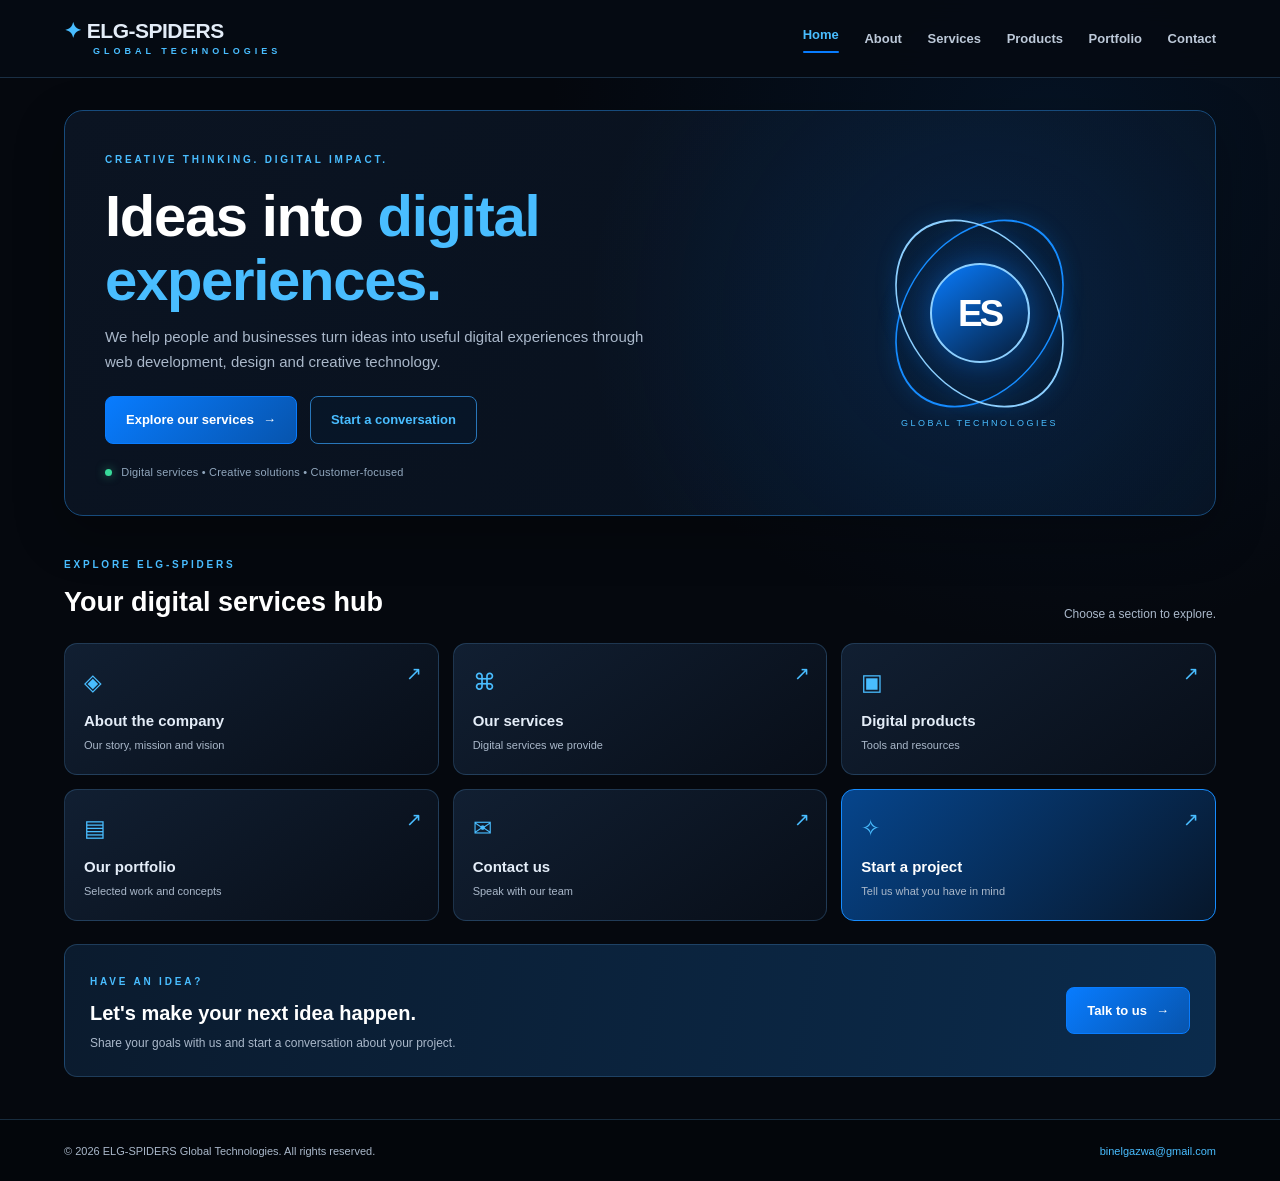
==== commit 285275e5: "Rename index-2.html to index.html" ====
--- a/index.html
+++ b/index.html
@@ -1,106 +1,112 @@
-
 <!DOCTYPE html>
 <html lang="en">
 <head>
     <meta charset="UTF-8">
     <meta name="viewport" content="width=device-width, initial-scale=1.0">
-    <meta name="description" content="ELG-SPIDERS Global Technologies — websites, apps, branding and creative digital solutions.">
+    <meta name="description" content="ELG-SPIDERS Global Technologies creates websites, digital experiences, brand identities and creative technology solutions.">
     <meta name="theme-color" content="#05080e">
-
-    <title>ELG-SPIDERS | Digital Solutions Hub</title>
-
-    <link rel="stylesheet" href="styles.css?v=3">
+    <title>ELG-SPIDERS Global Technologies | Digital Solutions</title>
+    <link rel="stylesheet" href="styles.css?v=4">
     <script src="script.js" defer></script>
 </head>
-
 <body class="dashboard-page">
-
 <header class="header">
-
-    <a href="index.html" class="logo">
-        <span class="logo-icon">✦</span>
-        ELG-SPIDERS
+    <a href="index.html" class="logo" aria-label="ELG-SPIDERS home">
+        <span class="logo-main"><span class="logo-icon">✦</span> ELG-SPIDERS</span>
         <small>GLOBAL TECHNOLOGIES</small>
     </a>
-
-    <button class="menu-toggle"
-        aria-label="Open navigation"
-        aria-expanded="false">☰</button>
-
+    <button class="menu-toggle" type="button" aria-label="Open navigation" aria-expanded="false">☰</button>
     <nav class="navigation" aria-label="Main navigation">
-        <a href="index.html" class="active">Home</a>
+        <a href="index.html" class="active" aria-current="page">Home</a>
         <a href="about.html">About</a>
         <a href="services.html">Services</a>
         <a href="products.html">Products</a>
         <a href="portfolio.html">Portfolio</a>
         <a href="contact.html">Contact</a>
     </nav>
-
 </header>
 
 <main class="dashboard-main">
-
-    <!-- WELCOME SECTION -->
-
     <section class="dashboard-hero">
-
         <div class="dashboard-hero-copy">
-
-            <span class="eyebrow">WELCOME TO ELG-SPIDERS</span>
-
-            <h1>
-                Your Digital World.
-                <br>
-                <span>One Connected Hub.</span>
-            </h1>
-
-            <p>
-                Creative ideas meet powerful technology.
-                Explore our services, products and projects
-                from one place.
-            </p>
-
+            <span class="eyebrow">CREATIVE THINKING. DIGITAL IMPACT.</span>
+            <h1>Ideas into <span>digital experiences.</span></h1>
+            <p>We help people and businesses turn ideas into useful digital experiences through web development, design and creative technology.</p>
             <div class="hero-buttons">
-
-                <a href="services.html" class="btn primary">
-                    Explore Services →
-                </a>
-
-                <a href="contact.html" class="btn secondary">
-                    Contact Us
-                </a>
-
+                <a href="services.html" class="btn primary">Explore our services <span aria-hidden="true">→</span></a>
+                <a href="contact.html" class="btn secondary">Start a conversation</a>
             </div>
-
+            <div class="hero-proofline"><span class="proof-dot"></span> Digital services • Creative solutions • Customer-focused</div>
         </div>
-
-        <div class="dashboard-emblem">
-
-            <div class="emblem-ring emblem-ring-one"></div>
-            <div class="emblem-ring emblem-ring-two"></div>
-
-            <div class="emblem-core">
-                <span>ES</span>
-            </div>
-
-            <span class="emblem-caption">
-                DIGITAL INNOVATION
-            </span>
-
+        <div class="dashboard-emblem" aria-label="ELG-SPIDERS digital innovation emblem" role="img">
+            <div class="emblem-orbit orbit-a"></div>
+            <div class="emblem-orbit orbit-b"></div>
+            <div class="emblem-core"><span>ES</span></div>
+            <span class="emblem-caption">GLOBAL TECHNOLOGIES</span>
         </div>
-
     </section>
 
+    <section class="dashboard-hub" aria-labelledby="hub-title">
+        <div class="dashboard-section-heading">
+            <div>
+                <span class="eyebrow">EXPLORE ELG-SPIDERS</span>
+                <h2 id="hub-title">Your digital services hub</h2>
+            </div>
+            <p class="hub-note">Choose a section to explore.</p>
+        </div>
+        <div class="dashboard-grid">
+            <a class="dashboard-tile" href="about.html">
+                <span class="tile-icon" aria-hidden="true">◈</span>
+                <span class="tile-title">About the company</span>
+                <span class="tile-subtitle">Our story, mission and vision</span>
+                <span class="tile-arrow" aria-hidden="true">↗</span>
+            </a>
+            <a class="dashboard-tile" href="services.html">
+                <span class="tile-icon" aria-hidden="true">⌘</span>
+                <span class="tile-title">Our services</span>
+                <span class="tile-subtitle">Digital services we provide</span>
+                <span class="tile-arrow" aria-hidden="true">↗</span>
+            </a>
+            <a class="dashboard-tile" href="products.html">
+                <span class="tile-icon" aria-hidden="true">▣</span>
+                <span class="tile-title">Digital products</span>
+                <span class="tile-subtitle">Tools and resources</span>
+                <span class="tile-arrow" aria-hidden="true">↗</span>
+            </a>
+            <a class="dashboard-tile" href="portfolio.html">
+                <span class="tile-icon" aria-hidden="true">▤</span>
+                <span class="tile-title">Our portfolio</span>
+                <span class="tile-subtitle">Selected work and concepts</span>
+                <span class="tile-arrow" aria-hidden="true">↗</span>
+            </a>
+            <a class="dashboard-tile" href="contact.html">
+                <span class="tile-icon" aria-hidden="true">✉</span>
+                <span class="tile-title">Contact us</span>
+                <span class="tile-subtitle">Speak with our team</span>
+                <span class="tile-arrow" aria-hidden="true">↗</span>
+            </a>
+            <a class="dashboard-tile tile-featured" href="contact.html">
+                <span class="tile-icon" aria-hidden="true">✧</span>
+                <span class="tile-title">Start a project</span>
+                <span class="tile-subtitle">Tell us what you have in mind</span>
+                <span class="tile-arrow" aria-hidden="true">↗</span>
+            </a>
+        </div>
+    </section>
 
-    <!-- DASHBOARD MENU -->
+    <section class="dashboard-cta">
+        <div>
+            <span class="eyebrow">HAVE AN IDEA?</span>
+            <h2>Let's make your next idea happen.</h2>
+            <p>Share your goals with us and start a conversation about your project.</p>
+        </div>
+        <a href="contact.html" class="btn primary">Talk to us <span aria-hidden="true">→</span></a>
+    </section>
+</main>
 
-    <section class="dashboard-hub">
-
-        <div class="dashboard-section-heading">
-
-            <div>
-                <span class="eyebrow">YOUR QUICK ACCESS</span>
-                <h2>Explore the Hub</h2>
-            </div>
-
-            <
+<footer class="dashboard-footer">
+    <span>© <span class="year"></span> ELG-SPIDERS Global Technologies. All rights reserved.</span>
+    <a href="mailto:binelgazwa@gmail.com">binelgazwa@gmail.com</a>
+</footer>
+</body>
+</html>
--- a/styles.css
+++ b/styles.css
@@ -1,56 +1,43 @@
-/* =========================================
-   ELG-SPIDERS GLOBAL DESIGN SYSTEM
-========================================= */
-
+/* =====================================================
+   ELG-SPIDERS GLOBAL TECHNOLOGIES
+   Responsive company website and dashboard stylesheet
+===================================================== */
 :root {
     --black: #05080e;
-    --dark: #0b1220;
+    --dark: #091321;
+    --panel: #0e1b2c;
+    --panel-2: #12243a;
     --blue: #087cff;
+    --blue-deep: #0754ad;
     --light-blue: #49bdff;
     --silver: #e4edf8;
     --white: #ffffff;
     --muted: #aab8ca;
-    --border: rgba(93, 163, 225, 0.24);
-}
-
-* {
-    margin: 0;
-    padding: 0;
-    box-sizing: border-box;
-}
-
-html {
-    scroll-behavior: smooth;
-}
-
+    --border: rgba(93, 163, 225, .24);
+    --shadow: 0 18px 50px rgba(0, 0, 0, .28);
+}
+
+* { margin: 0; padding: 0; box-sizing: border-box; }
+html { scroll-behavior: smooth; }
 body {
     min-height: 100vh;
     background: var(--black);
     color: var(--silver);
-    font-family: "Segoe UI", Arial, sans-serif;
-    line-height: 1.7;
+    font-family: Inter, "Segoe UI", Arial, sans-serif;
+    line-height: 1.65;
     -webkit-font-smoothing: antialiased;
-}
-
-a {
-    color: inherit;
-    text-decoration: none;
-}
-
-button, input, textarea, select {
-    font: inherit;
-}
-
-img {
-    max-width: 100%;
-    display: block;
-}
-
-/* HEADER */
-
+    text-rendering: optimizeLegibility;
+}
+a { color: inherit; text-decoration: none; }
+button, input, textarea, select { font: inherit; }
+button, a { -webkit-tap-highlight-color: transparent; }
+img { display: block; max-width: 100%; }
+::selection { color: white; background: var(--blue); }
+
+/* Header and navigation */
 .header {
-    min-height: 82px;
-    padding: 13px 5%;
+    min-height: 78px;
+    padding: 12px clamp(18px, 5vw, 72px);
     display: flex;
     align-items: center;
     justify-content: space-between;
@@ -63,60 +50,47 @@
     border-bottom: 1px solid var(--border);
     backdrop-filter: blur(14px);
 }
-
 .logo {
     display: inline-flex;
     flex-direction: column;
     color: var(--silver);
-    font-size: 22px;
+    font-size: 21px;
     font-weight: 850;
-    line-height: 1.12;
-}
-
-.logo-icon {
-    color: var(--light-blue);
-}
-
+    line-height: 1.08;
+    letter-spacing: -.5px;
+    white-space: nowrap;
+}
+.logo-main { display: block; }
+.logo-icon { color: var(--light-blue); }
 .logo small {
     display: block;
-    margin-top: 4px;
+    margin-top: 5px;
     color: var(--light-blue);
     font-size: 9px;
     font-weight: 800;
     letter-spacing: 4px;
 }
-
-.navigation {
-    display: flex;
-    align-items: center;
-    gap: 24px;
-}
-
+.navigation { display: flex; align-items: center; gap: clamp(13px, 2vw, 26px); }
 .navigation a {
     color: #bdc9d9;
     font-size: 13px;
     font-weight: 650;
-    transition: .2s;
-}
-
-.navigation a:hover,
-.navigation a.active {
-    color: var(--light-blue);
-}
-
+    transition: color .2s ease;
+}
+.navigation a:hover, .navigation a.active { color: var(--light-blue); }
 .navigation a.active::after {
     content: "";
     display: block;
     height: 2px;
     margin-top: 5px;
+    border-radius: 5px;
     background: var(--blue);
 }
-
 .menu-toggle {
     display: none;
     width: 46px;
     height: 44px;
-    color: white;
+    color: var(--silver);
     background: #0d1a2b;
     border: 1px solid #294968;
     border-radius: 10px;
@@ -124,387 +98,236 @@
     cursor: pointer;
 }
 
-/* BUTTONS */
-
+/* Buttons and shared text */
+.eyebrow {
+    display: inline-block;
+    color: var(--light-blue);
+    font-size: 10px;
+    font-weight: 850;
+    letter-spacing: 2.8px;
+}
 .btn {
     display: inline-flex;
     align-items: center;
     justify-content: center;
+    gap: 9px;
     min-height: 46px;
-    padding: 12px 21px;
+    padding: 12px 20px;
     border: 1px solid var(--blue);
     border-radius: 8px;
-    font-size: 14px;
+    font-size: 13px;
     font-weight: 750;
     cursor: pointer;
-    transition: .2s;
-}
-
-.btn:hover {
-    transform: translateY(-2px);
-    box-shadow: 0 9px 24px #087cff38;
-}
-
-.primary {
-    color: white;
-    background: linear-gradient(135deg, #087cff, #0754ad);
-}
-
-.secondary {
-    color: var(--light-blue);
-    background: #07192e;
-    border-color: #2876b9;
-}
-
-/* GENERAL SECTIONS */
-
-.eyebrow {
-    color: var(--light-blue);
-    font-size: 11px;
-    font-weight: 850;
-    letter-spacing: 3px;
-}
-
-.section {
-    width: min(1180px, 100%);
-    margin: auto;
-    padding: 76px 28px;
-}
-
-.section-heading {
+    transition: transform .2s ease, box-shadow .2s ease, background .2s ease;
+}
+.btn:hover { transform: translateY(-2px); box-shadow: 0 9px 24px rgba(8, 124, 255, .25); }
+.primary { color: white; background: linear-gradient(135deg, var(--blue), var(--blue-deep)); }
+.secondary { color: var(--light-blue); background: rgba(7, 25, 46, .55); border-color: #2876b9; }
+.section { width: min(1180px, 100%); margin: 0 auto; padding: 72px 28px; }
+.section-heading { margin-bottom: 38px; text-align: center; }
+.section-heading h2 { margin: 10px 0; color: white; font-size: clamp(27px, 4vw, 38px); line-height: 1.2; }
+.section-heading p { color: var(--muted); }
+.dark-section { width: 100%; max-width: none; background: linear-gradient(180deg, #080e18, #0a1422); }
+
+/* Internal page title banner */
+.page-hero {
+    padding: 76px 22px 68px;
     text-align: center;
-    margin-bottom: 38px;
-}
-
-.section-heading h2 {
-    color: white;
-    font-size: 34px;
-    margin: 10px 0;
-}
-
-.section-heading p {
-    color: var(--muted);
-}
-
-.dark-section {
-    width: 100%;
-    max-width: none;
-    background: #080e18;
-}
-
-/* INNER PAGE HEADINGS */
-
-.page-hero {
-    padding: 78px 24px 72px;
-    text-align: center;
-    background:
-        radial-gradient(ellipse at 50% 100%, #087cff40, transparent 55%),
-        linear-gradient(135deg, #08111f, #102b4b);
+    background: radial-gradient(ellipse at 50% 100%, rgba(8, 124, 255, .24), transparent 55%), linear-gradient(135deg, #08111f, #102b4b);
     border-bottom: 1px solid var(--border);
 }
-
-.page-hero h1 {
-    margin: 12px 0;
-    color: white;
-    font-size: clamp(36px, 6vw, 58px);
-    line-height: 1.12;
-}
-
-.page-hero h1 span {
-    color: var(--light-blue);
-}
-
-.page-hero p {
-    max-width: 650px;
-    margin: auto;
-    color: var(--muted);
-}
-
-/* CONTENT CARDS */
-
-.card-grid {
+.page-hero h1 { margin: 12px 0; color: white; font-size: clamp(36px, 6vw, 58px); line-height: 1.12; }
+.page-hero h1 span, .hero h1 span, .highlight h2 span { color: var(--light-blue); }
+.page-hero p { max-width: 650px; margin: auto; color: var(--muted); }
+
+/* Legacy homepage hero compatibility */
+.hero {
+    min-height: 560px;
+    padding: 72px 8%;
     display: grid;
-    grid-template-columns: repeat(3, minmax(0, 1fr));
-    gap: 22px;
-}
-
+    grid-template-columns: 1.2fr 1fr;
+    align-items: center;
+    gap: 42px;
+    background: radial-gradient(circle at 80% 50%, #06346b 0%, transparent 40%), linear-gradient(135deg, #05080e, #0b1729);
+}
+.hero h1 { margin: 18px 0; color: white; font-size: clamp(40px, 6vw, 72px); line-height: 1.1; }
+.hero-content p { max-width: 550px; color: var(--muted); font-size: 17px; }
+.hero-buttons { display: flex; flex-wrap: wrap; gap: 13px; margin-top: 24px; }
+.hero-visual {
+    position: relative; min-height: 330px; display: flex; flex-direction: column;
+    justify-content: center; align-items: center; border: 1px solid #174b7c;
+    border-radius: 50%; background: radial-gradient(circle, #0d3b71, #07101e 65%);
+    box-shadow: 0 0 50px #087cff33;
+}
+.spider-symbol { z-index: 2; font-size: 100px; }
+.hero-visual h2 { margin-top: 10px; color: var(--silver); letter-spacing: 4px; }
+.hero-visual p { color: var(--light-blue); letter-spacing: 4px; font-size: 10px; }
+.orbit { position: absolute; width: 90%; height: 55%; border: 2px solid #168cff; border-radius: 50%; transform: rotate(-25deg); }
+.orbit-two { transform: rotate(25deg); border-color: #8ccfff; }
+
+/* Cards shared by Services, Products, Portfolio and About */
+.card-grid { display: grid; grid-template-columns: repeat(3, minmax(0, 1fr)); gap: 21px; }
 .card {
-    padding: 27px;
+    min-width: 0; padding: 26px;
     background: linear-gradient(145deg, #111f32, #0a111d);
-    border: 1px solid var(--border);
-    border-radius: 14px;
-    transition: .25s;
-}
-
-.card:hover {
-    transform: translateY(-5px);
-    border-color: var(--light-blue);
-    box-shadow: 0 15px 34px #087cff22;
-}
-
-.card-icon {
-    font-size: 34px;
-    margin-bottom: 14px;
-}
-
-.card h3 {
-    color: white;
-    font-size: 19px;
-    margin-bottom: 10px;
-}
-
-.card p {
-    color: var(--muted);
-    font-size: 14px;
-    margin-bottom: 16px;
-}
-
-.card a {
-    color: var(--light-blue);
-    font-size: 13px;
-    font-weight: 750;
-}
-
+    border: 1px solid var(--border); border-radius: 14px;
+    box-shadow: 0 8px 28px rgba(0, 0, 0, .12);
+    transition: transform .25s ease, border-color .25s ease, box-shadow .25s ease;
+}
+.card:hover { transform: translateY(-5px); border-color: var(--light-blue); box-shadow: 0 15px 34px rgba(8, 124, 255, .14); }
+.card-icon { margin-bottom: 14px; font-size: 34px; }
+.card h3 { margin-bottom: 10px; color: white; font-size: 19px; line-height: 1.3; }
+.card p { margin-bottom: 16px; color: var(--muted); font-size: 14px; }
+.card a { color: var(--light-blue); font-size: 13px; font-weight: 750; }
 .status {
-    display: inline-block;
-    padding: 5px 11px;
-    color: #9ed8ff;
-    background: #087cff1f;
-    border: 1px solid #49bdff66;
-    border-radius: 30px;
-    font-size: 11px;
-}
-
-/* ABOUT PAGE */
-
-.about-content {
-    display: grid;
-    grid-template-columns: 1.25fr .85fr;
-    gap: 48px;
-    align-items: center;
-}
-
-.about-content h2 {
-    color: white;
-    font-size: 34px;
-    margin: 13px 0;
-}
-
-.about-content p {
-    color: var(--muted);
-    margin-bottom: 14px;
-}
-
+    display: inline-block; padding: 5px 11px; color: #9ed8ff;
+    background: rgba(8, 124, 255, .12); border: 1px solid rgba(73, 189, 255, .4);
+    border-radius: 30px; font-size: 11px; font-weight: 750;
+}
+
+/* About */
+.about-content { display: grid; grid-template-columns: 1.25fr .85fr; gap: 46px; align-items: center; }
+.about-content h2 { margin: 13px 0; color: white; font-size: clamp(27px, 4vw, 36px); line-height: 1.2; }
+.about-content p { margin-bottom: 14px; color: var(--muted); }
 .about-symbol {
-    padding: 45px 20px;
-    text-align: center;
-    font-size: 70px;
-    background: linear-gradient(145deg, #10294a, #080d16);
-    border: 1px solid #245b8b;
-    border-radius: 16px;
-}
-
-.about-symbol h3 {
-    color: var(--silver);
-    font-size: 23px;
-}
-
-.about-symbol p {
-    color: var(--muted);
-    font-size: 13px;
-}
-
-/* PORTFOLIO */
-
+    padding: 43px 20px; text-align: center; font-size: 70px;
+    background: radial-gradient(circle, rgba(8, 124, 255, .22), transparent 65%), linear-gradient(145deg, #10294a, #080d16);
+    border: 1px solid #245b8b; border-radius: 16px; box-shadow: var(--shadow);
+}
+.about-symbol h3 { color: var(--silver); font-size: 23px; }
+.about-symbol p { color: var(--muted); font-size: 13px; }
+
+/* Portfolio */
 .project-visual {
-    min-height: 130px;
-    margin-bottom: 18px;
-    padding: 25px;
-    display: grid;
-    place-items: center;
-    background: #07172a;
-    border-radius: 10px;
-    font-size: 54px;
-}
-
-.center-text {
-    margin-top: 42px;
-    text-align: center;
-}
-
-.center-text p {
-    color: var(--muted);
-    margin-bottom: 18px;
-}
-
-/* CONTACT PAGE */
-
-.contact-layout {
-    display: grid;
-    grid-template-columns: .9fr 1.1fr;
-    gap: 42px;
-}
-
-.contact-info h2 {
-    color: white;
-    font-size: 30px;
-    margin-bottom: 13px;
-}
-
-.contact-info > p {
-    color: var(--muted);
-    margin-bottom: 24px;
-}
-
-.contact-detail {
-    margin: 22px 0;
-    padding: 15px 17px;
-    background: #0b1726;
-    border: 1px solid var(--border);
-    border-radius: 10px;
-}
-
-.contact-detail strong {
-    display: block;
-    color: var(--light-blue);
-}
-
-.contact-detail a,
-.contact-detail span {
-    display: block;
-    color: var(--silver);
-    overflow-wrap: anywhere;
-}
-
-.contact-form {
-    padding: 27px;
-    background: #101f32;
-    border: 1px solid var(--border);
-    border-radius: 14px;
-}
-
-.contact-form label {
-    display: block;
-    margin: 14px 0 7px;
-    font-size: 13px;
-}
-
-.contact-form input,
-.contact-form textarea,
-.contact-form select {
-    width: 100%;
-    padding: 12px 13px;
-    color: white;
-    background: #050b14;
-    border: 1px solid #294361;
-    border-radius: 7px;
-}
-
-.contact-form textarea {
-    resize: vertical;
-}
-
-.contact-form button {
-    width: 100%;
-    margin-top: 19px;
-}
-
-.form-note {
-    color: var(--muted);
-    font-size: 12px;
-    margin-top: 12px;
-}
-
-/* FOOTER */
-
-.footer {
-    padding: 36px 20px;
-    text-align: center;
-    background: #03060b;
-    border-top: 1px solid var(--border);
-}
-
-.footer h2 {
-    color: var(--silver);
-    font-size: 20px;
-    letter-spacing: 3px;
-}
-
-.footer > p {
-    margin-top: 7px;
-    color: var(--muted);
-    font-size: 12px;
-}
-
-/* MOBILE NAVIGATION */
-
+    min-height: 130px; margin-bottom: 18px; padding: 25px;
+    display: grid; place-items: center; color: var(--light-blue);
+    background: linear-gradient(135deg, #0b2440, #071323);
+    border: 1px solid rgba(73, 189, 255, .14); border-radius: 10px; font-size: 54px;
+}
+.center-text { margin-top: 42px; text-align: center; }
+.center-text p { margin-bottom: 18px; color: var(--muted); }
+.highlight { padding: 78px 22px; text-align: center; background: linear-gradient(120deg, #07172b, #063d78); }
+.highlight h2 { margin: 13px 0; color: white; font-size: clamp(29px, 4vw, 40px); }
+.highlight p { margin-bottom: 24px; color: var(--silver); }
+
+/* Contact */
+.contact-layout { display: grid; grid-template-columns: .9fr 1.1fr; gap: 42px; align-items: start; }
+.contact-info h2 { margin-bottom: 13px; color: white; font-size: 30px; line-height: 1.2; }
+.contact-info > p { margin-bottom: 24px; color: var(--muted); }
+.contact-detail { margin: 22px 0; padding: 15px 17px; background: #0b1726; border: 1px solid var(--border); border-radius: 10px; }
+.contact-detail strong { display: block; margin-bottom: 4px; color: var(--light-blue); font-size: 12px; text-transform: uppercase; letter-spacing: 1px; }
+.contact-detail a, .contact-detail span { display: block; color: var(--silver); overflow-wrap: anywhere; }
+.contact-form { padding: 27px; background: linear-gradient(145deg, #101f32, #0a111d); border: 1px solid var(--border); border-radius: 14px; box-shadow: var(--shadow); }
+.contact-form label { display: block; margin: 14px 0 7px; color: var(--silver); font-size: 13px; font-weight: 700; }
+.contact-form input, .contact-form textarea, .contact-form select { width: 100%; padding: 12px 13px; color: white; background: #050b14; border: 1px solid #294361; border-radius: 7px; outline: none; }
+.contact-form input:focus, .contact-form textarea:focus, .contact-form select:focus { border-color: var(--light-blue); box-shadow: 0 0 0 3px rgba(73, 189, 255, .12); }
+.contact-form textarea { resize: vertical; }
+.contact-form button { width: 100%; margin-top: 19px; }
+.form-note { margin-top: 12px; color: var(--muted); font-size: 12px; }
+
+/* Footer */
+.footer { padding: 36px 20px; text-align: center; background: #03060b; border-top: 1px solid var(--border); }
+.footer h2 { color: var(--silver); font-size: 20px; letter-spacing: 3px; }
+.footer > p { margin-top: 7px; color: var(--muted); font-size: 12px; }
+
+/* Homepage app-style dashboard */
+.dashboard-page { min-height: 100vh; background: radial-gradient(circle at 82% 12%, rgba(7, 54, 107, .24), transparent 34%), var(--black); }
+.dashboard-page .header { min-height: 78px; }
+.dashboard-page .logo small { margin-left: 29px; }
+.dashboard-main { width: min(1320px, 100%); margin: 0 auto; padding: 32px 5% 42px; }
+.dashboard-hero {
+    min-height: 300px; padding: 34px 40px; display: grid;
+    grid-template-columns: 1.25fr .75fr; align-items: center; gap: 28px;
+    overflow: hidden; border: 1px solid #174b7c; border-radius: 19px;
+    background: radial-gradient(circle at 80% 50%, rgba(7, 82, 164, .25), transparent 42%), linear-gradient(135deg, #0b1422, #07101d);
+    box-shadow: var(--shadow);
+}
+.dashboard-hero h1 { max-width: 720px; margin: 13px 0; color: white; font-size: clamp(35px, 5vw, 58px); line-height: 1.1; letter-spacing: -1.3px; }
+.dashboard-hero h1 span { color: var(--light-blue); }
+.dashboard-hero-copy > p { max-width: 570px; color: var(--muted); font-size: 15px; }
+.dashboard-hero .hero-buttons { margin-top: 22px; }
+.hero-proofline { margin-top: 19px; color: #91a7bd; font-size: 11px; letter-spacing: .2px; }
+.proof-dot { display: inline-block; width: 7px; height: 7px; margin-right: 6px; border-radius: 50%; background: #38d99a; box-shadow: 0 0 10px #38d99a88; }
+.dashboard-emblem { position: relative; width: 205px; height: 205px; margin: auto; display: flex; justify-content: center; align-items: center; }
+.emblem-orbit { position: absolute; width: 100%; height: 100%; border: 2px solid #168cff; border-radius: 50%; box-shadow: 0 0 25px rgba(8, 124, 255, .2); }
+.orbit-a { transform: rotate(35deg) scaleX(.72); }
+.orbit-b { transform: rotate(-35deg) scaleX(.72); border-color: #8ccfff; }
+.emblem-core { width: 100px; height: 100px; display: flex; justify-content: center; align-items: center; border: 2px solid #8ccfff; border-radius: 50%; background: linear-gradient(145deg, #087cff, #061b36); box-shadow: 0 0 35px rgba(8, 124, 255, .48); }
+.emblem-core span { color: white; font-size: 37px; font-weight: 900; letter-spacing: -3px; }
+.emblem-caption { position: absolute; bottom: -15px; color: var(--light-blue); font-size: 9px; letter-spacing: 2.5px; white-space: nowrap; }
+.dashboard-hub { margin-top: 34px; }
+.dashboard-section-heading { display: flex; justify-content: space-between; align-items: end; gap: 15px; margin-bottom: 18px; }
+.dashboard-section-heading h2 { margin-top: 4px; color: white; font-size: 27px; }
+.hub-note { color: var(--muted); font-size: 12px; }
+.dashboard-grid { display: grid; grid-template-columns: repeat(3, minmax(0, 1fr)); gap: 14px; }
+.dashboard-tile {
+    position: relative; min-height: 132px; padding: 19px;
+    display: flex; flex-direction: column; justify-content: center; overflow: hidden;
+    background: linear-gradient(145deg, #111f32, #080e18);
+    border: 1px solid var(--border); border-radius: 13px;
+    transition: transform .22s ease, border-color .22s ease, box-shadow .22s ease;
+}
+.dashboard-tile:hover { transform: translateY(-4px); border-color: var(--light-blue); box-shadow: 0 10px 30px rgba(8, 124, 255, .16); }
+.tile-icon { margin-bottom: 7px; color: var(--light-blue); font-size: 23px; }
+.tile-title { color: var(--silver); font-size: 15px; font-weight: 800; }
+.tile-subtitle { margin-top: 3px; color: var(--muted); font-size: 11px; }
+.tile-arrow { position: absolute; top: 14px; right: 16px; color: var(--light-blue); font-size: 19px; }
+.tile-featured { background: linear-gradient(135deg, #06458c, #07172b); border-color: #168cff; }
+.tile-featured .tile-title { color: white; }
+.dashboard-cta { margin-top: 23px; padding: 22px 25px; display: flex; justify-content: space-between; align-items: center; gap: 20px; background: linear-gradient(100deg, #0b1b2e, #0b2b4c); border: 1px solid var(--border); border-radius: 13px; }
+.dashboard-cta h2 { margin: 4px 0; color: white; font-size: 20px; }
+.dashboard-cta p { color: var(--muted); font-size: 12px; }
+.dashboard-cta .btn { flex-shrink: 0; }
+.dashboard-footer { min-height: 62px; padding: 17px 5%; display: flex; justify-content: space-between; align-items: center; gap: 14px; color: var(--muted); background: #03060b; border-top: 1px solid var(--border); font-size: 11px; }
+.dashboard-footer a { color: var(--light-blue); }
+
+/* Tablet and mobile layouts */
 @media (max-width: 900px) {
-    .menu-toggle {
-        display: inline-grid;
-        place-items: center;
-    }
-
-    .header {
-        flex-wrap: wrap;
-    }
-
-    .navigation {
-        display: none;
-        order: 3;
-        flex-direction: column;
-        align-items: stretch;
-        gap: 0;
-        width: 100%;
-        padding: 9px 0 5px;
-    }
-
-    .navigation.open {
-        display: flex;
-    }
-
-    .navigation a {
-        padding: 11px 4px;
-        border-top: 1px solid #ffffff0f;
-    }
-
-    .navigation a.active::after {
-        display: none;
-    }
-
-    .card-grid {
-        grid-template-columns: repeat(2, minmax(0, 1fr));
-    }
-
-    .about-content,
-    .contact-layout {
-        grid-template-columns: 1fr;
-    }
-}
-
+    .menu-toggle { display: inline-grid; place-items: center; }
+    .header { flex-wrap: wrap; }
+    .navigation { display: none; order: 3; flex-direction: column; align-items: stretch; gap: 0; width: 100%; padding: 8px 0 4px; }
+    .navigation.open { display: flex; }
+    .navigation a { padding: 11px 4px; border-top: 1px solid rgba(255,255,255,.06); }
+    .navigation a.active::after { display: none; }
+    .hero { grid-template-columns: 1fr; text-align: center; }
+    .hero-content p { margin: auto; }
+    .hero-buttons { justify-content: center; }
+    .hero-visual { width: min(430px, 100%); margin: auto; }
+    .card-grid { grid-template-columns: repeat(2, minmax(0, 1fr)); }
+    .about-content, .contact-layout { grid-template-columns: 1fr; }
+    .dashboard-hero { grid-template-columns: 1fr; text-align: center; padding: 31px 22px; }
+    .dashboard-hero-copy > p { margin: auto; }
+    .dashboard-hero .hero-buttons { justify-content: center; }
+    .hero-proofline { margin-top: 15px; }
+    .dashboard-emblem { width: 165px; height: 165px; margin-top: 13px; }
+    .emblem-core { width: 82px; height: 82px; }
+    .emblem-core span { font-size: 30px; }
+}
 @media (max-width: 560px) {
-    .logo {
-        font-size: 19px;
-    }
-
-    .logo small {
-        font-size: 8px;
-        letter-spacing: 3px;
-    }
-
-    .page-hero {
-        padding: 58px 20px;
-    }
-
-    .section {
-        padding: 55px 20px;
-    }
-
-    .card-grid {
-        grid-template-columns: 1fr;
-        gap: 15px;
-    }
-
-    .contact-form {
-        padding: 20px;
-    }
-}
+    .logo { font-size: 19px; }
+    .logo small { font-size: 8px; letter-spacing: 3px; }
+    .page-hero { padding: 57px 20px; }
+    .section { padding: 53px 20px; }
+    .card-grid { grid-template-columns: 1fr; gap: 15px; }
+    .hero { padding: 52px 20px; }
+    .hero h1 { font-size: 39px; }
+    .hero-visual { min-height: 270px; }
+    .spider-symbol { font-size: 82px; }
+    .contact-form { padding: 20px; }
+    .dashboard-main { padding: 18px 15px 28px; }
+    .dashboard-hero { padding: 26px 16px; border-radius: 15px; }
+    .dashboard-hero h1 { font-size: 33px; }
+    .dashboard-hero-copy > p { font-size: 13px; }
+    .dashboard-hero .hero-buttons { gap: 9px; }
+    .dashboard-hero .btn { min-height: 42px; padding: 10px 12px; font-size: 11px; }
+    .dashboard-section-heading { align-items: flex-start; flex-direction: column; }
+    .dashboard-section-heading h2 { font-size: 23px; }
+    .dashboard-grid { grid-template-columns: repeat(2, minmax(0, 1fr)); gap: 9px; }
+    .dashboard-tile { min-height: 119px; padding: 13px; }
+    .tile-title { font-size: 13px; }
+    .tile-subtitle { font-size: 10px; }
+    .tile-arrow { top: 10px; right: 11px; }
+    .dashboard-cta { align-items: flex-start; flex-direction: column; padding: 19px; }
+    .dashboard-cta h2 { font-size: 18px; }
+    .dashboard-footer { flex-direction: column; text-align: center; }
+}
